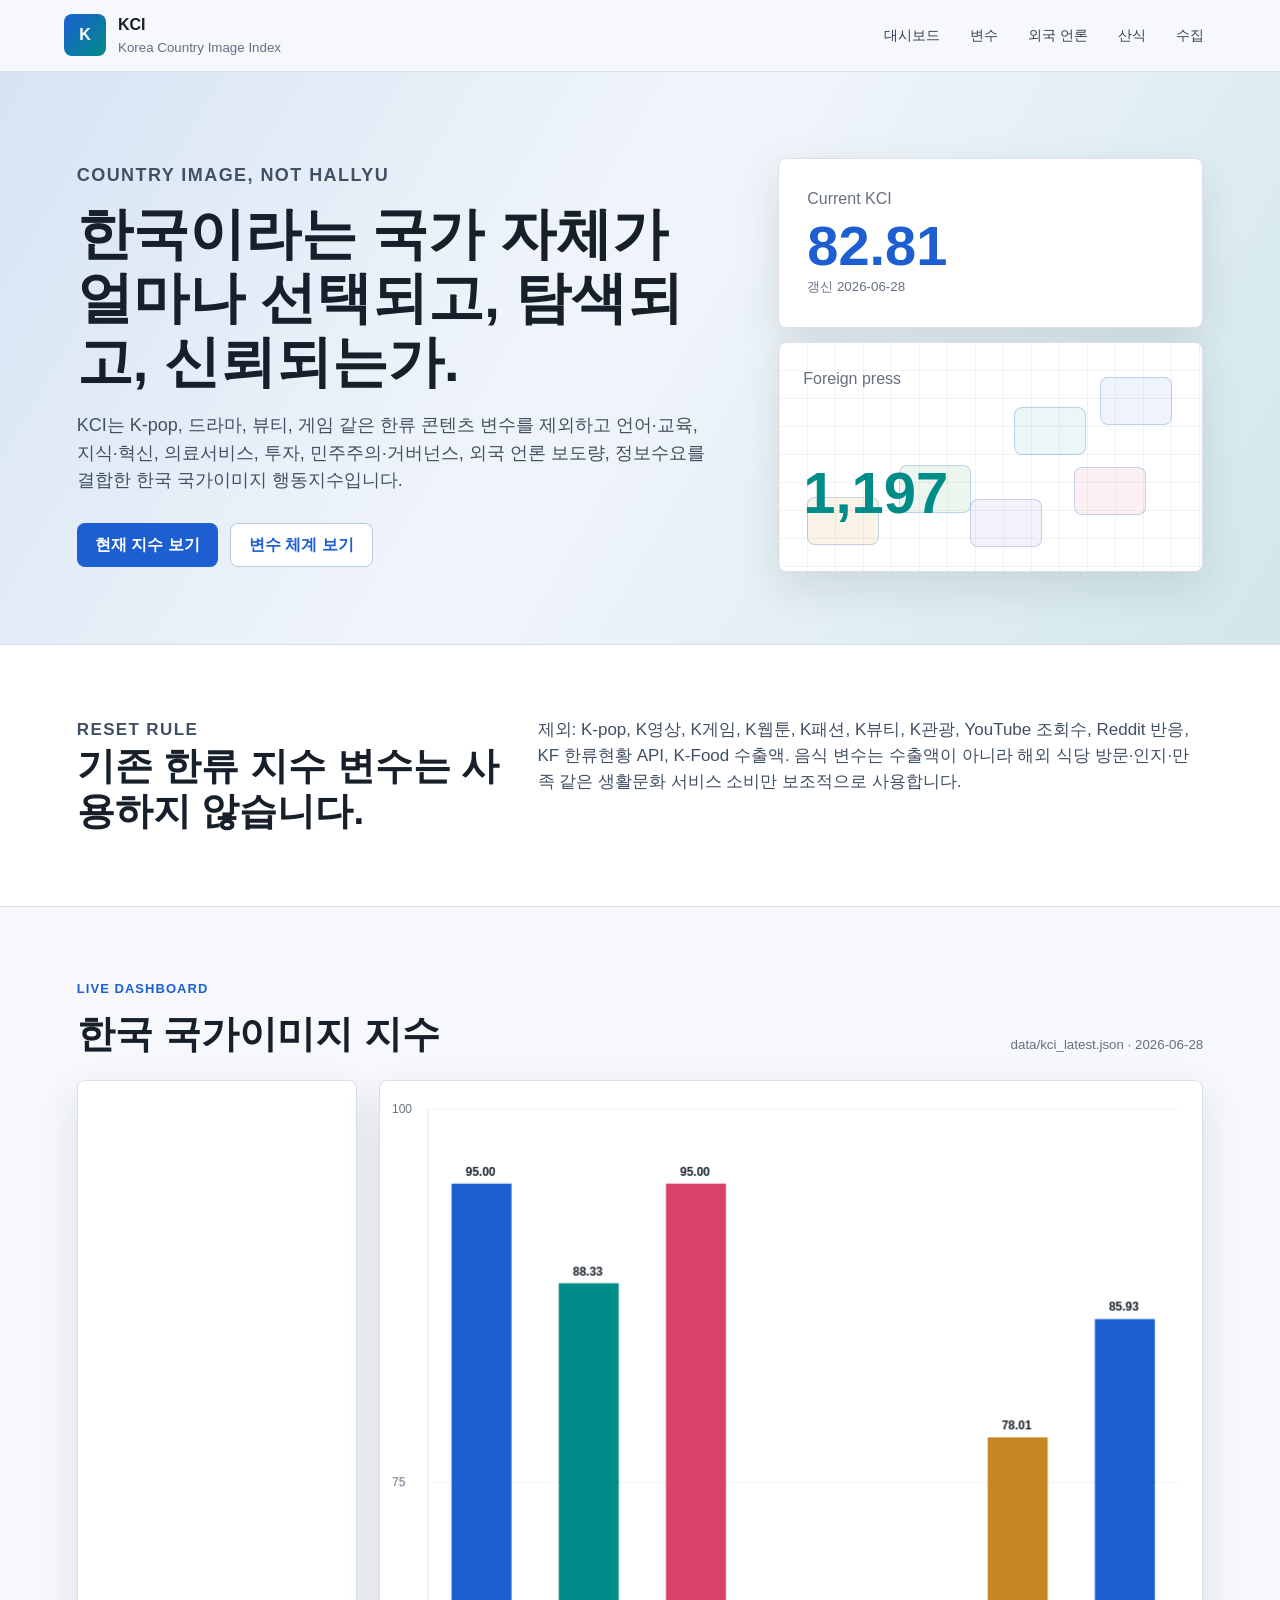
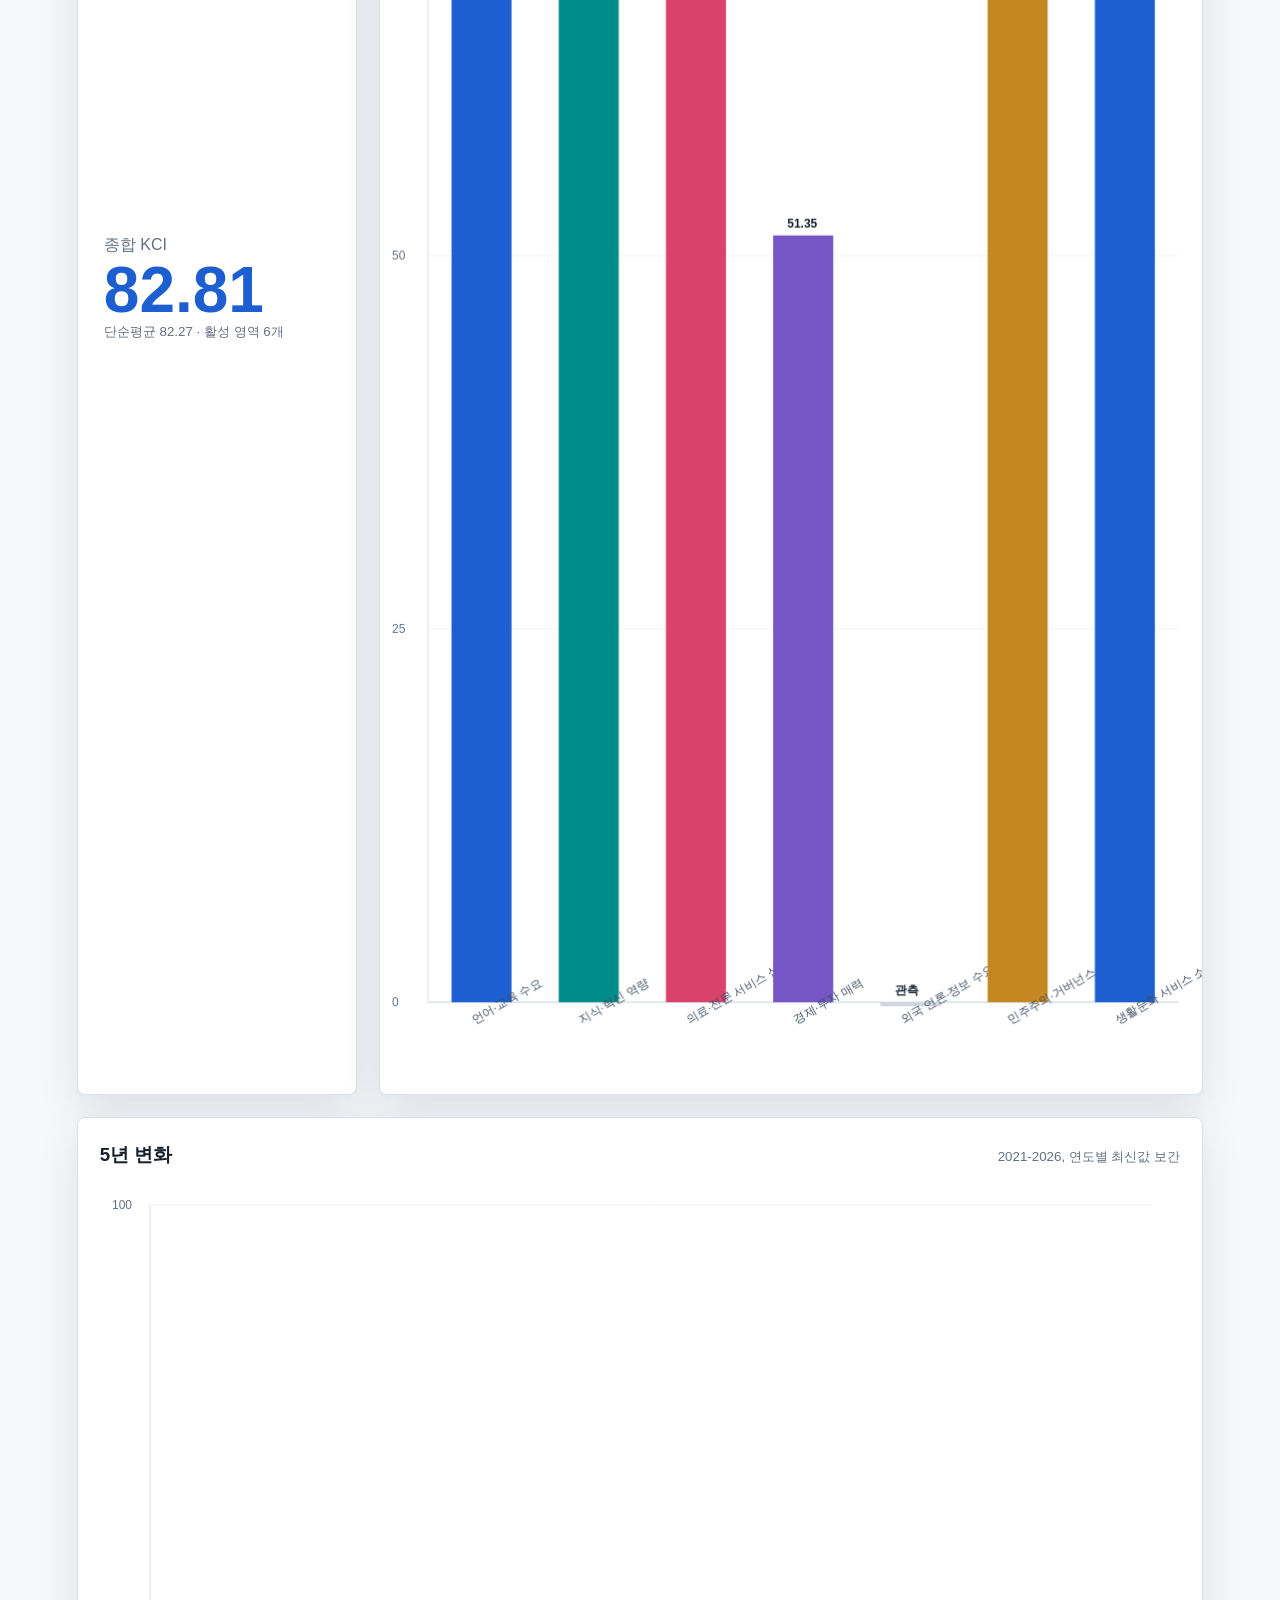
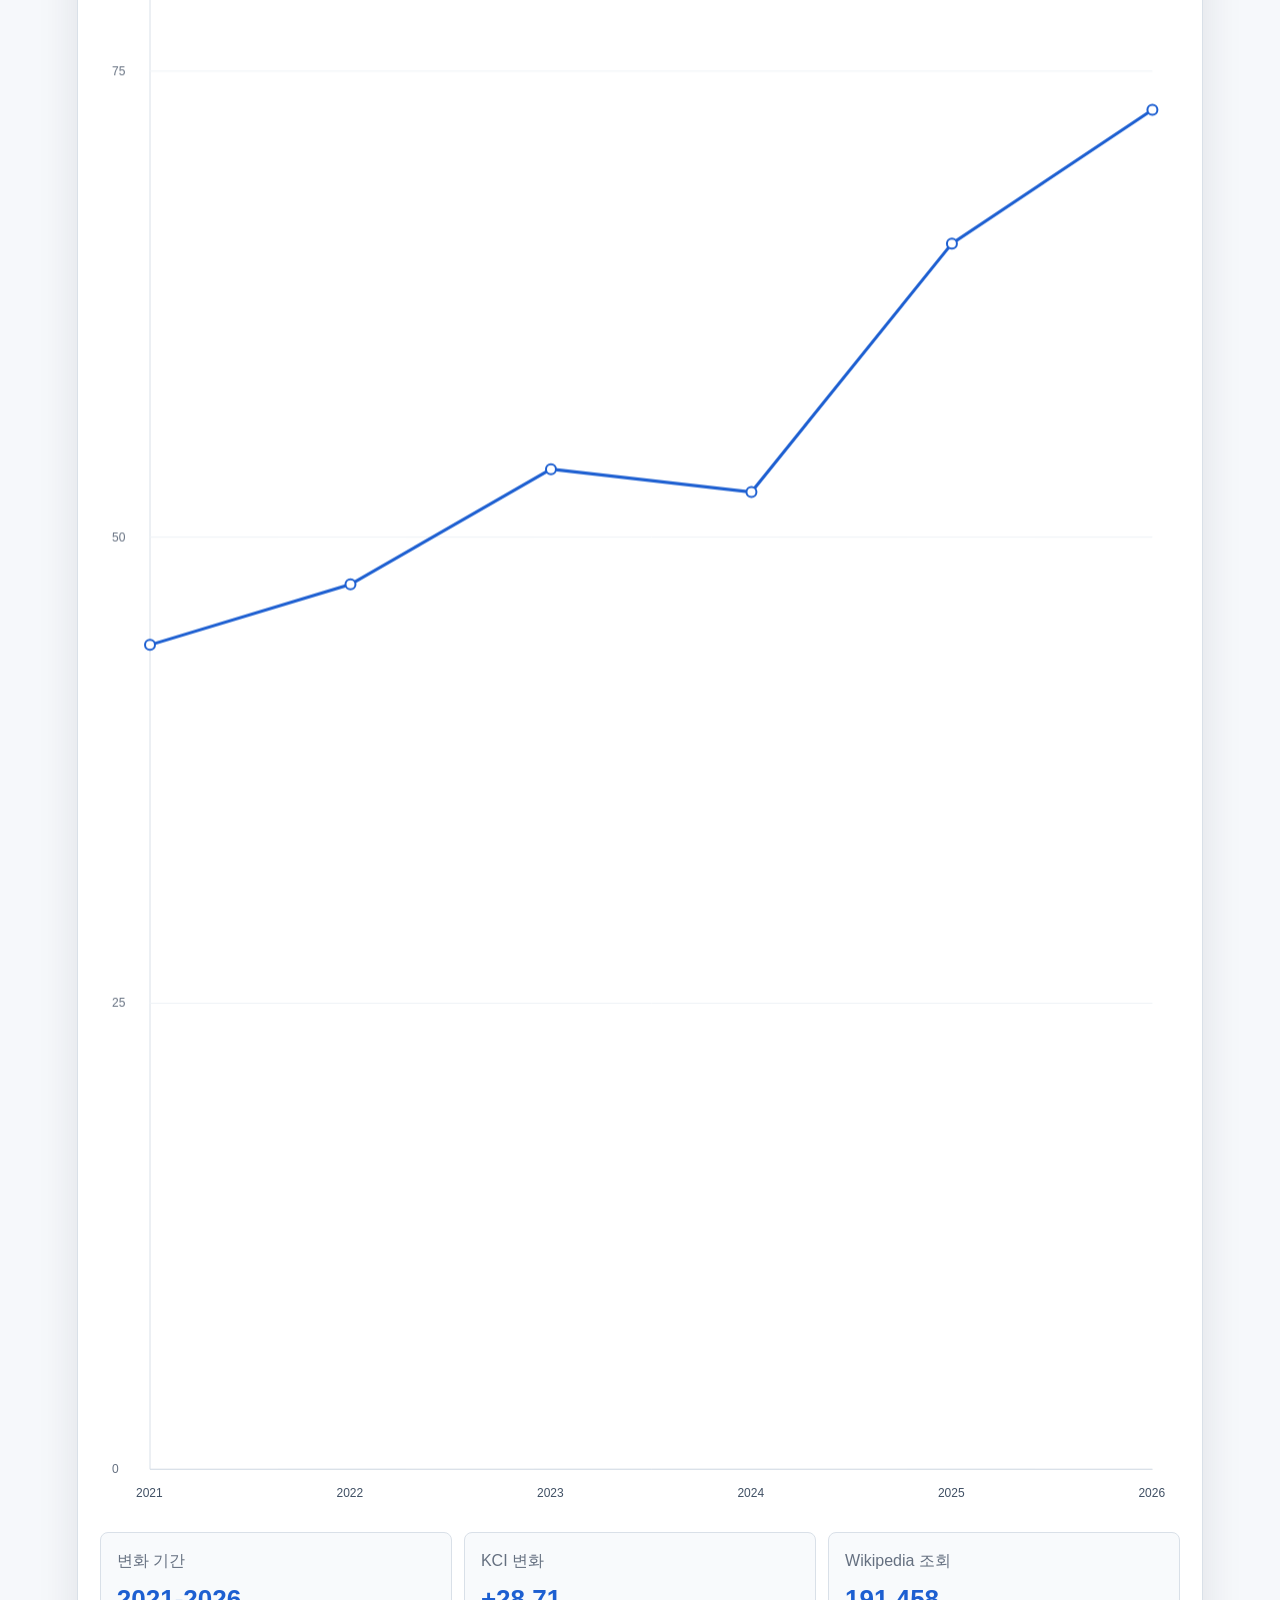
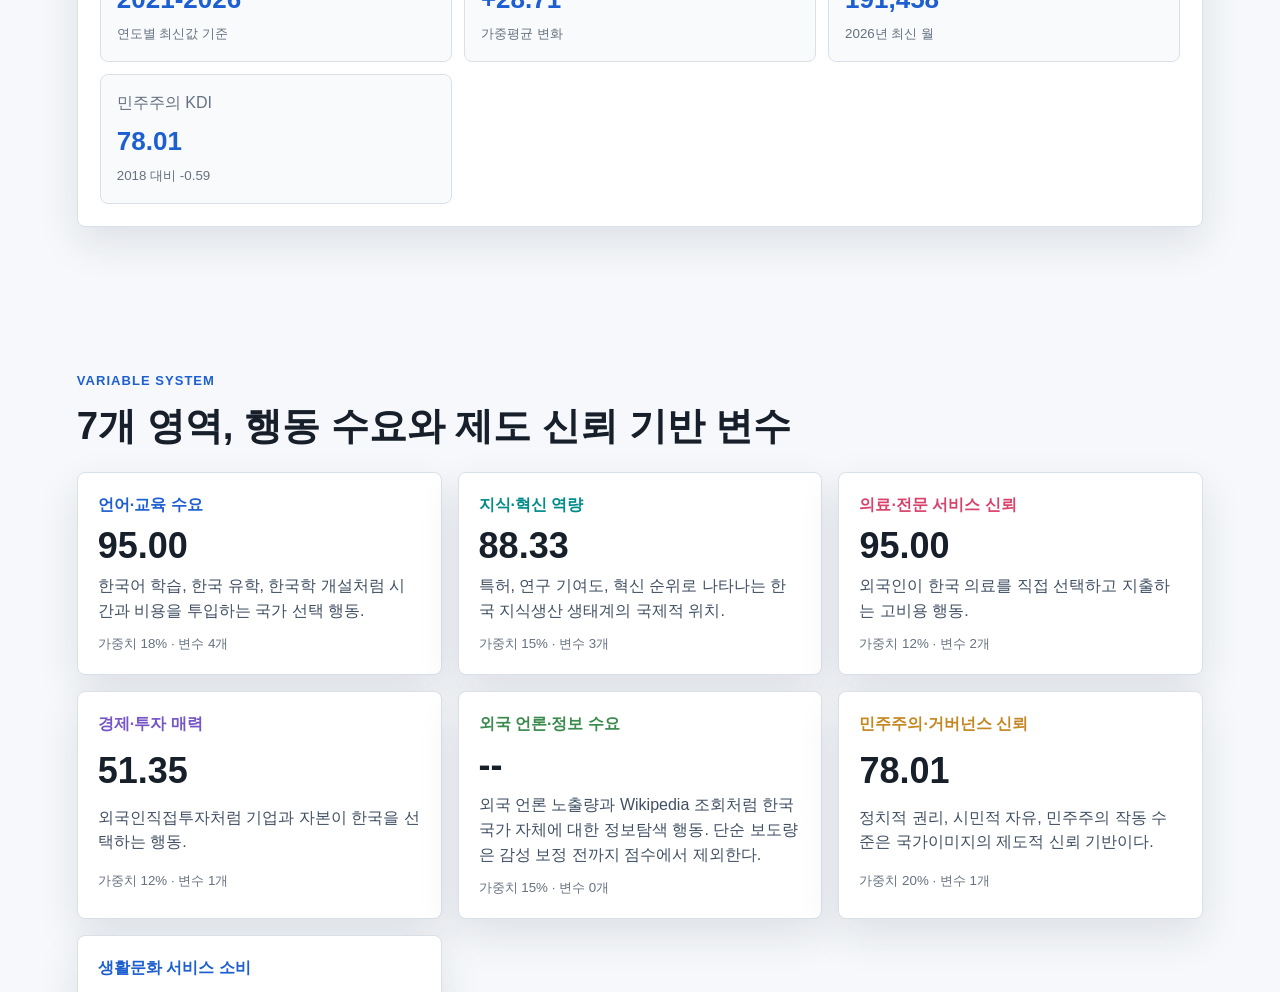
==== index.html @ 997cabac "Initial KCI country image index prototype" ====
<!doctype html>
<html lang="ko">
<head>
  <meta charset="utf-8">
  <meta name="viewport" content="width=device-width, initial-scale=1">
  <title>KCI | 한국 국가이미지 지수</title>
  <link rel="stylesheet" href="styles.css">
</head>
<body>
  <header class="topbar">
    <a class="brand" href="#overview" aria-label="KCI 홈">
      <span class="brand-mark">K</span>
      <span>
        <strong>KCI</strong>
        <small>Korea Country Image Index</small>
      </span>
    </a>
    <nav aria-label="주요 섹션">
      <a href="#dashboard">대시보드</a>
      <a href="#variables">변수</a>
      <a href="#media">외국 언론</a>
      <a href="#method">산식</a>
      <a href="#pipeline">수집</a>
    </nav>
  </header>

  <main>
    <section class="hero" id="overview">
      <div class="hero-copy">
        <p class="eyebrow">Country image, not Hallyu</p>
        <h1>한국이라는 국가 자체가 얼마나 선택되고, 탐색되고, 신뢰되는가.</h1>
        <p>
          KCI는 K-pop, 드라마, 뷰티, 게임 같은 한류 콘텐츠 변수를 제외하고
          언어·교육, 지식·혁신, 의료서비스, 투자, 민주주의·거버넌스, 외국 언론 보도량, 정보수요를 결합한
          한국 국가이미지 행동지수입니다.
        </p>
        <div class="hero-actions">
          <a class="button primary" href="#dashboard">현재 지수 보기</a>
          <a class="button secondary" href="#variables">변수 체계 보기</a>
        </div>
      </div>
      <aside class="hero-panel">
        <div class="score-card">
          <span>Current KCI</span>
          <strong id="heroKci">--</strong>
          <small id="heroDate">data/kci_latest.json</small>
        </div>
        <div class="press-visual" aria-label="외국 언론 보도량 시각 요소">
          <span>Foreign press</span>
          <b id="mediaCount">--</b>
          <i></i><i></i><i></i><i></i><i></i><i></i>
        </div>
      </aside>
    </section>

    <section class="section warning">
      <div>
        <p class="eyebrow">Reset Rule</p>
        <h2>기존 한류 지수 변수는 사용하지 않습니다.</h2>
      </div>
      <p>
        제외: K-pop, K영상, K게임, K웹툰, K패션, K뷰티, K관광, YouTube 조회수,
        Reddit 반응, KF 한류현황 API, K-Food 수출액. 음식 변수는 수출액이 아니라
        해외 식당 방문·인지·만족 같은 생활문화 서비스 소비만 보조적으로 사용합니다.
      </p>
    </section>

    <section class="section dashboard" id="dashboard">
      <div class="section-head">
        <div>
          <p class="eyebrow">Live Dashboard</p>
          <h2>한국 국가이미지 지수</h2>
        </div>
        <small id="dataStatus">데이터 로딩 중</small>
      </div>
      <div class="dashboard-grid">
        <article class="index-meter">
          <span>종합 KCI</span>
          <strong id="kciValue">--</strong>
          <small id="kciSub">가중평균</small>
        </article>
        <canvas id="areaChart" width="900" height="420" aria-label="영역별 KCI 점수 막대그래프"></canvas>
        <article class="history-panel">
          <div class="panel-head">
            <h3>5년 변화</h3>
            <small>2021-2026, 연도별 최신값 보간</small>
          </div>
          <canvas id="historyChart" width="900" height="320" aria-label="KCI 5년 변화 선그래프"></canvas>
          <div id="historySummary" class="summary-grid"></div>
        </article>
      </div>
    </section>

    <section class="section" id="variables">
      <div class="section-head">
        <div>
          <p class="eyebrow">Variable System</p>
          <h2>7개 영역, 행동 수요와 제도 신뢰 기반 변수</h2>
        </div>
      </div>
      <div id="areaCards" class="area-cards"></div>
      <div id="indicatorTable" class="indicator-table"></div>
    </section>

    <section class="section media" id="media">
      <div class="section-head">
        <div>
          <p class="eyebrow">Foreign Media Variable</p>
          <h2>외국 언론의 한국 보도량</h2>
        </div>
      </div>
      <div class="media-layout">
        <article>
          <h3>왜 필요한가</h3>
          <p>
            국가이미지는 콘텐츠 소비만으로 설명되지 않습니다. 외국 언론이 한국을 얼마나 자주
            보도하는지는 외교, 안보, 경제, 기술, 사회 이슈를 포함한 국가 단위 가시성을 보여주는
            선행지표입니다.
          </p>
        </article>
        <article>
          <h3>현재 수집 방식</h3>
          <p id="mediaMethod">
            GDELT 2.1 DOC API를 우선 사용하고, 호출 제한이 걸리면 Google News RSS 영어권 판의
            한국 총노출 주제 바스켓을 수집합니다. 일반 한국, 정부·정치, 민주주의, 경제·기술,
            외교·안보, 서울·사회, 정책·위기에 K-pop, K드라마, 영화, K뷰티, K푸드 같은 한류 노출까지
            합산하고 중복 링크를 제거합니다. 단, 보도량은
            긍정·부정이 섞이는 노출 변수이므로 감성 분석 전까지 종합 KCI 점수에는 넣지 않습니다.
          </p>
        </article>
        <article>
          <h3>현재 값</h3>
          <strong id="mediaValue">--</strong>
          <p class="metric-line">긍정지수 <b id="mediaPositive">--</b></p>
          <small id="mediaSource">수집 대기</small>
        </article>
      </div>
    </section>

    <section class="section method" id="method">
      <div class="section-head">
        <div>
          <p class="eyebrow">Method</p>
          <h2>산식과 해석</h2>
        </div>
      </div>
      <div class="method-grid">
        <article>
          <span>1</span>
          <h3>한류 변수 제거</h3>
          <p>콘텐츠 장르, 팬덤 플랫폼, 한류현황 API, K-Food 수출액은 계산에서 제외합니다.</p>
        </article>
        <article>
          <span>2</span>
          <h3>행동 수요 변수화</h3>
          <p>응시, 유학, 특허, 진료, 투자, 보도, 정보조회처럼 실제 행동으로 관측되는 숫자를 씁니다.</p>
        </article>
        <article>
          <span>3</span>
          <h3>0-100 정규화</h3>
          <p>시계열 최저·최고값으로 정규화하고, 순위형 변수는 역점수로 변환합니다.</p>
        </article>
        <article>
          <span>4</span>
          <h3>영역 가중평균</h3>
          <p>언어·교육 18%, 지식·혁신 15%, 의료 12%, 투자 12%, 언론·정보 15%, 민주주의 20%, 생활서비스 8%. 벤치마크 없는 국내 시계열 최고값은 95점으로 제한합니다.</p>
        </article>
      </div>
    </section>

    <section class="section pipeline" id="pipeline">
      <div class="section-head">
        <div>
          <p class="eyebrow">Automation</p>
          <h2>새 통계 수집 파이프라인</h2>
        </div>
      </div>
      <div class="pipeline-track">
        <div><b>문서 기반 연간값</b><span>TOPIK, 세종학당, 유학생, PCT, GII, 의료관광, 민주주의</span></div>
        <div><b>공개 API</b><span>Wikimedia, World Bank, GDELT 또는 Google News RSS</span></div>
        <div><b>산출</b><span>data/kci_latest.json, data/kci_latest.js</span></div>
        <div><b>갱신</b><span>python -m kci_pipeline.run_kci</span></div>
      </div>
    </section>
  </main>

  <footer>
    <p>Basis: kci_behavioral_indicators.docx</p>
    <p>KCI excludes Hallyu-content variables by design.</p>
  </footer>

  <script src="data/kci_latest.js"></script>
  <script src="script.js"></script>
</body>
</html>
---- styles.css ----
:root {
  color-scheme: light;
  --ink: #17202a;
  --muted: #657080;
  --line: #d9e0e8;
  --paper: #f6f8fb;
  --panel: #ffffff;
  --blue: #1d5fd1;
  --teal: #008c88;
  --rose: #d8426b;
  --gold: #c48722;
  --green: #3b8b4f;
  --violet: #7655c7;
  --shadow: 0 16px 42px rgba(24, 37, 56, 0.11);
}

* {
  box-sizing: border-box;
}

html {
  scroll-behavior: smooth;
}

body {
  margin: 0;
  color: var(--ink);
  background: var(--paper);
  font-family: "Segoe UI", "Noto Sans KR", Arial, sans-serif;
  line-height: 1.55;
}

a {
  color: inherit;
  text-decoration: none;
}

.topbar {
  position: sticky;
  top: 0;
  z-index: 20;
  display: flex;
  align-items: center;
  justify-content: space-between;
  min-height: 72px;
  padding: 12px clamp(20px, 5vw, 72px);
  border-bottom: 1px solid rgba(217, 224, 232, 0.86);
  background: rgba(246, 248, 251, 0.93);
  backdrop-filter: blur(16px);
}

.brand {
  display: inline-flex;
  align-items: center;
  gap: 12px;
}

.brand-mark {
  display: grid;
  width: 42px;
  height: 42px;
  place-items: center;
  border-radius: 8px;
  color: #fff;
  background: linear-gradient(135deg, var(--blue), var(--teal));
  font-weight: 900;
}

.brand strong,
.brand small {
  display: block;
}

.brand small,
nav a,
small,
.muted {
  color: var(--muted);
}

nav {
  display: flex;
  gap: 6px;
}

nav a {
  padding: 9px 12px;
  border-radius: 8px;
  color: #344153;
  font-size: 14px;
}

nav a:hover {
  background: #eaf0f7;
}

.hero {
  display: grid;
  grid-template-columns: minmax(0, 1.08fr) minmax(320px, 0.72fr);
  gap: clamp(28px, 5vw, 68px);
  align-items: center;
  padding: clamp(48px, 7vw, 86px) clamp(20px, 6vw, 90px) clamp(44px, 6vw, 72px);
  background:
    linear-gradient(120deg, rgba(29, 95, 209, 0.11), transparent 42%),
    linear-gradient(300deg, rgba(0, 140, 136, 0.12), transparent 48%),
    #eef4f9;
}

.eyebrow {
  margin: 0 0 12px;
  color: var(--blue);
  font-size: 13px;
  font-weight: 800;
  letter-spacing: 0.08em;
  text-transform: uppercase;
}

.hero h1 {
  max-width: 880px;
  margin: 0;
  font-size: clamp(34px, 4.6vw, 56px);
  line-height: 1.14;
  letter-spacing: 0;
}

.hero p {
  max-width: 760px;
  color: #425064;
  font-size: 18px;
}

.hero-actions {
  display: flex;
  flex-wrap: wrap;
  gap: 12px;
  margin-top: 28px;
}

.button {
  display: inline-flex;
  align-items: center;
  min-height: 44px;
  padding: 0 18px;
  border-radius: 8px;
  font-weight: 800;
}

.button.primary {
  color: #fff;
  background: var(--blue);
}

.button.secondary {
  color: var(--blue);
  border: 1px solid #b9c9df;
  background: #fff;
}

.hero-panel {
  display: grid;
  gap: 14px;
}

.score-card,
.press-visual,
.index-meter,
.history-panel,
.area-cards article,
.media-layout article,
.method-grid article,
.pipeline-track,
.indicator-table {
  border: 1px solid var(--line);
  border-radius: 8px;
  background: var(--panel);
  box-shadow: var(--shadow);
}

.score-card {
  padding: 28px;
}

.score-card span,
.index-meter span {
  color: var(--muted);
}

.score-card strong {
  display: block;
  margin-top: 6px;
  color: var(--blue);
  font-size: 56px;
  line-height: 1;
}

.press-visual {
  position: relative;
  display: grid;
  min-height: 230px;
  padding: 24px;
  overflow: hidden;
  background:
    linear-gradient(90deg, rgba(23, 32, 42, 0.055) 1px, transparent 1px),
    linear-gradient(0deg, rgba(23, 32, 42, 0.055) 1px, transparent 1px),
    #ffffff;
  background-size: 28px 28px;
}

.press-visual span {
  color: var(--muted);
}

.press-visual b {
  z-index: 1;
  align-self: center;
  color: var(--teal);
  font-size: 58px;
  line-height: 1;
}

.press-visual i {
  position: absolute;
  width: 72px;
  height: 48px;
  border: 1px solid rgba(29, 95, 209, 0.24);
  border-radius: 8px;
  background: rgba(29, 95, 209, 0.07);
}

.press-visual i:nth-of-type(1) { right: 30px; top: 34px; }
.press-visual i:nth-of-type(2) { right: 116px; top: 64px; background: rgba(0, 140, 136, 0.08); }
.press-visual i:nth-of-type(3) { right: 56px; top: 124px; background: rgba(216, 66, 107, 0.08); }
.press-visual i:nth-of-type(4) { left: 28px; bottom: 26px; background: rgba(196, 135, 34, 0.10); }
.press-visual i:nth-of-type(5) { left: 120px; bottom: 58px; background: rgba(59, 139, 79, 0.09); }
.press-visual i:nth-of-type(6) { right: 160px; bottom: 24px; background: rgba(118, 85, 199, 0.08); }

.section {
  padding: 72px clamp(20px, 6vw, 90px);
}

.section-head {
  display: flex;
  align-items: end;
  justify-content: space-between;
  gap: 24px;
  margin-bottom: 24px;
}

.section h2 {
  margin: 0;
  font-size: clamp(28px, 3vw, 40px);
  line-height: 1.18;
}

.warning {
  display: grid;
  grid-template-columns: 0.65fr 1fr;
  gap: 28px;
  border-top: 1px solid var(--line);
  border-bottom: 1px solid var(--line);
  background: #fff;
}

.warning p {
  margin: 0;
  color: #405064;
  font-size: 17px;
}

.dashboard-grid {
  display: grid;
  grid-template-columns: 280px minmax(0, 1fr);
  gap: 22px;
}

.index-meter {
  display: grid;
  align-content: center;
  min-height: 420px;
  padding: 26px;
}

.index-meter strong {
  color: var(--blue);
  font-size: 64px;
  line-height: 1;
}

#areaChart {
  width: 100%;
  min-height: 420px;
  border: 1px solid var(--line);
  border-radius: 8px;
  background: #fff;
  box-shadow: var(--shadow);
}

.history-panel {
  grid-column: 1 / -1;
  padding: 22px;
}

.panel-head {
  display: flex;
  align-items: baseline;
  justify-content: space-between;
  gap: 16px;
  margin-bottom: 12px;
}

.panel-head h3 {
  margin: 0;
}

#historyChart {
  width: 100%;
  min-height: 300px;
}

.summary-grid {
  display: grid;
  grid-template-columns: repeat(3, 1fr);
  gap: 12px;
  margin-top: 14px;
}

.summary-grid article {
  display: grid;
  gap: 5px;
  min-height: 100px;
  padding: 16px;
  border: 1px solid var(--line);
  border-radius: 8px;
  background: #f8fafc;
}

.summary-grid span,
.summary-grid small {
  color: var(--muted);
}

.summary-grid strong {
  color: var(--blue);
  font-size: 26px;
}

.area-cards {
  display: grid;
  grid-template-columns: repeat(3, 1fr);
  gap: 16px;
}

.area-cards article {
  display: grid;
  gap: 10px;
  padding: 20px;
}

.area-cards span {
  color: var(--c);
  font-weight: 900;
}

.area-cards strong {
  color: var(--ink);
  font-size: 36px;
  line-height: 1;
}

.area-cards p {
  margin: 0;
  color: #405064;
}

.indicator-table {
  margin-top: 22px;
  overflow: hidden;
}

.table-row {
  display: grid;
  grid-template-columns: 160px minmax(220px, 1fr) 70px 120px 80px minmax(260px, 1.4fr);
  gap: 12px;
  align-items: center;
  padding: 12px 16px;
  border-bottom: 1px solid #edf1f5;
  font-size: 14px;
}

.table-row:last-child {
  border-bottom: 0;
}

.table-head {
  color: var(--ink);
  background: #eef3f8;
  font-weight: 900;
}

.table-row small,
.table-row span {
  color: var(--muted);
}

.media-layout {
  display: grid;
  grid-template-columns: 1fr 1fr 0.7fr;
  gap: 16px;
}

.media-layout article {
  padding: 22px;
}

.media-layout h3 {
  margin-top: 0;
}

.media-layout p {
  color: #405064;
}

.media-layout strong {
  display: block;
  color: var(--teal);
  font-size: 52px;
  line-height: 1;
}

.metric-line {
  margin: 12px 0 8px;
  color: #405064;
}

.metric-line b {
  color: var(--blue);
  font-size: 24px;
}

.method-grid {
  display: grid;
  grid-template-columns: repeat(4, 1fr);
  gap: 16px;
}

.method-grid article {
  padding: 20px;
}

.method-grid span {
  display: grid;
  width: 34px;
  height: 34px;
  place-items: center;
  border-radius: 8px;
  color: #fff;
  background: var(--blue);
  font-weight: 900;
}

.method-grid p {
  color: #405064;
}

.pipeline-track {
  display: grid;
  grid-template-columns: repeat(4, 1fr);
  overflow: hidden;
}

.pipeline-track div {
  display: grid;
  gap: 8px;
  min-height: 132px;
  padding: 20px;
  border-right: 1px solid var(--line);
}

.pipeline-track div:last-child {
  border-right: 0;
}

.pipeline-track span {
  color: var(--muted);
}

footer {
  display: flex;
  flex-wrap: wrap;
  justify-content: space-between;
  gap: 12px;
  padding: 24px clamp(20px, 6vw, 90px);
  color: var(--muted);
  border-top: 1px solid var(--line);
  background: #fff;
  font-size: 13px;
}

footer p {
  margin: 0;
}

@media (max-width: 1080px) {
  .hero,
  .warning,
  .dashboard-grid {
    grid-template-columns: 1fr;
  }

  .index-meter {
    min-height: auto;
  }

  .area-cards,
  .media-layout,
  .method-grid,
  .pipeline-track {
    grid-template-columns: repeat(2, 1fr);
  }

  .table-row {
    grid-template-columns: 130px minmax(180px, 1fr) 60px 100px 70px;
  }

  .table-row small {
    grid-column: 1 / -1;
  }
}

@media (max-width: 720px) {
  .topbar,
  .section-head,
  .panel-head {
    align-items: flex-start;
    flex-direction: column;
  }

  nav {
    width: 100%;
    overflow-x: auto;
    padding-bottom: 4px;
  }

  .hero h1 {
    font-size: 32px;
  }

  .hero p {
    font-size: 16px;
  }

  .area-cards,
  .media-layout,
  .method-grid,
  .pipeline-track,
  .summary-grid {
    grid-template-columns: 1fr;
  }

  .table-row {
    grid-template-columns: 1fr 1fr;
  }

  .table-head {
    display: none;
  }

  .pipeline-track div {
    border-right: 0;
    border-bottom: 1px solid var(--line);
  }

  .pipeline-track div:last-child {
    border-bottom: 0;
  }
}
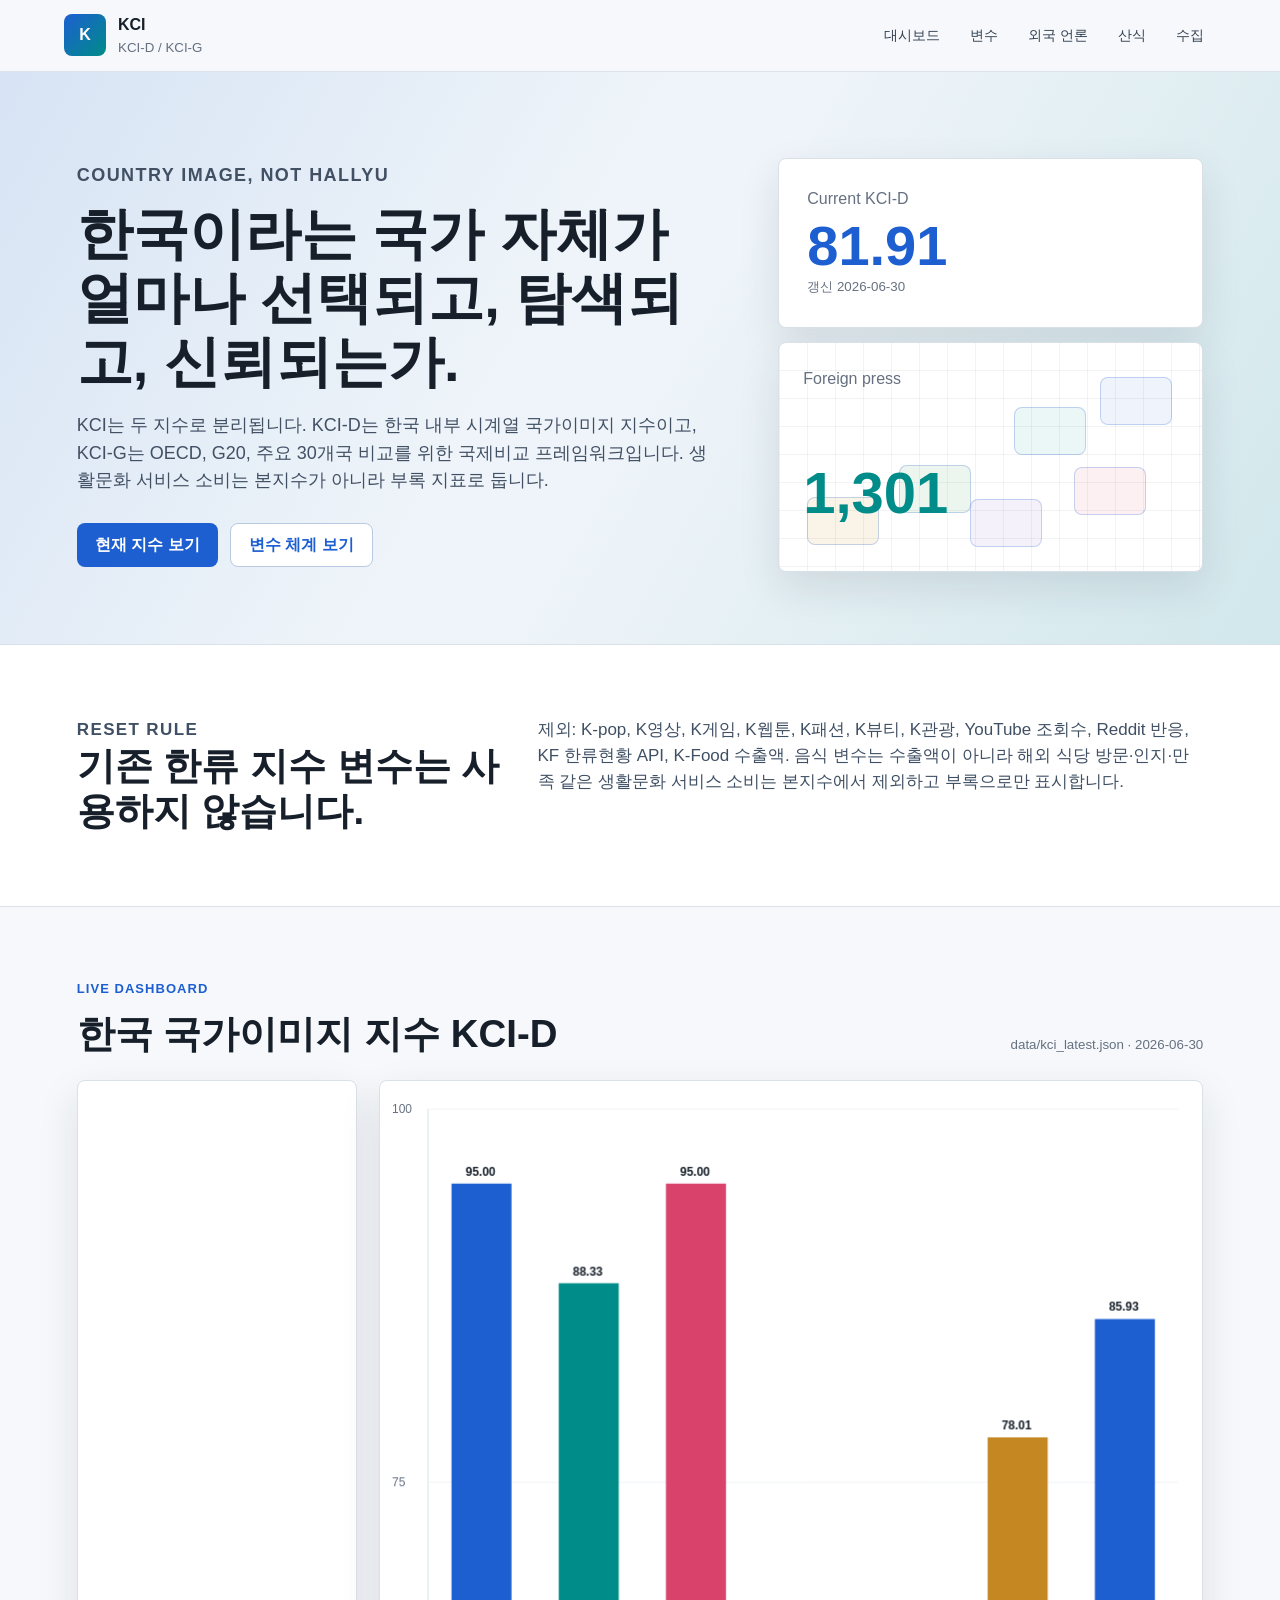
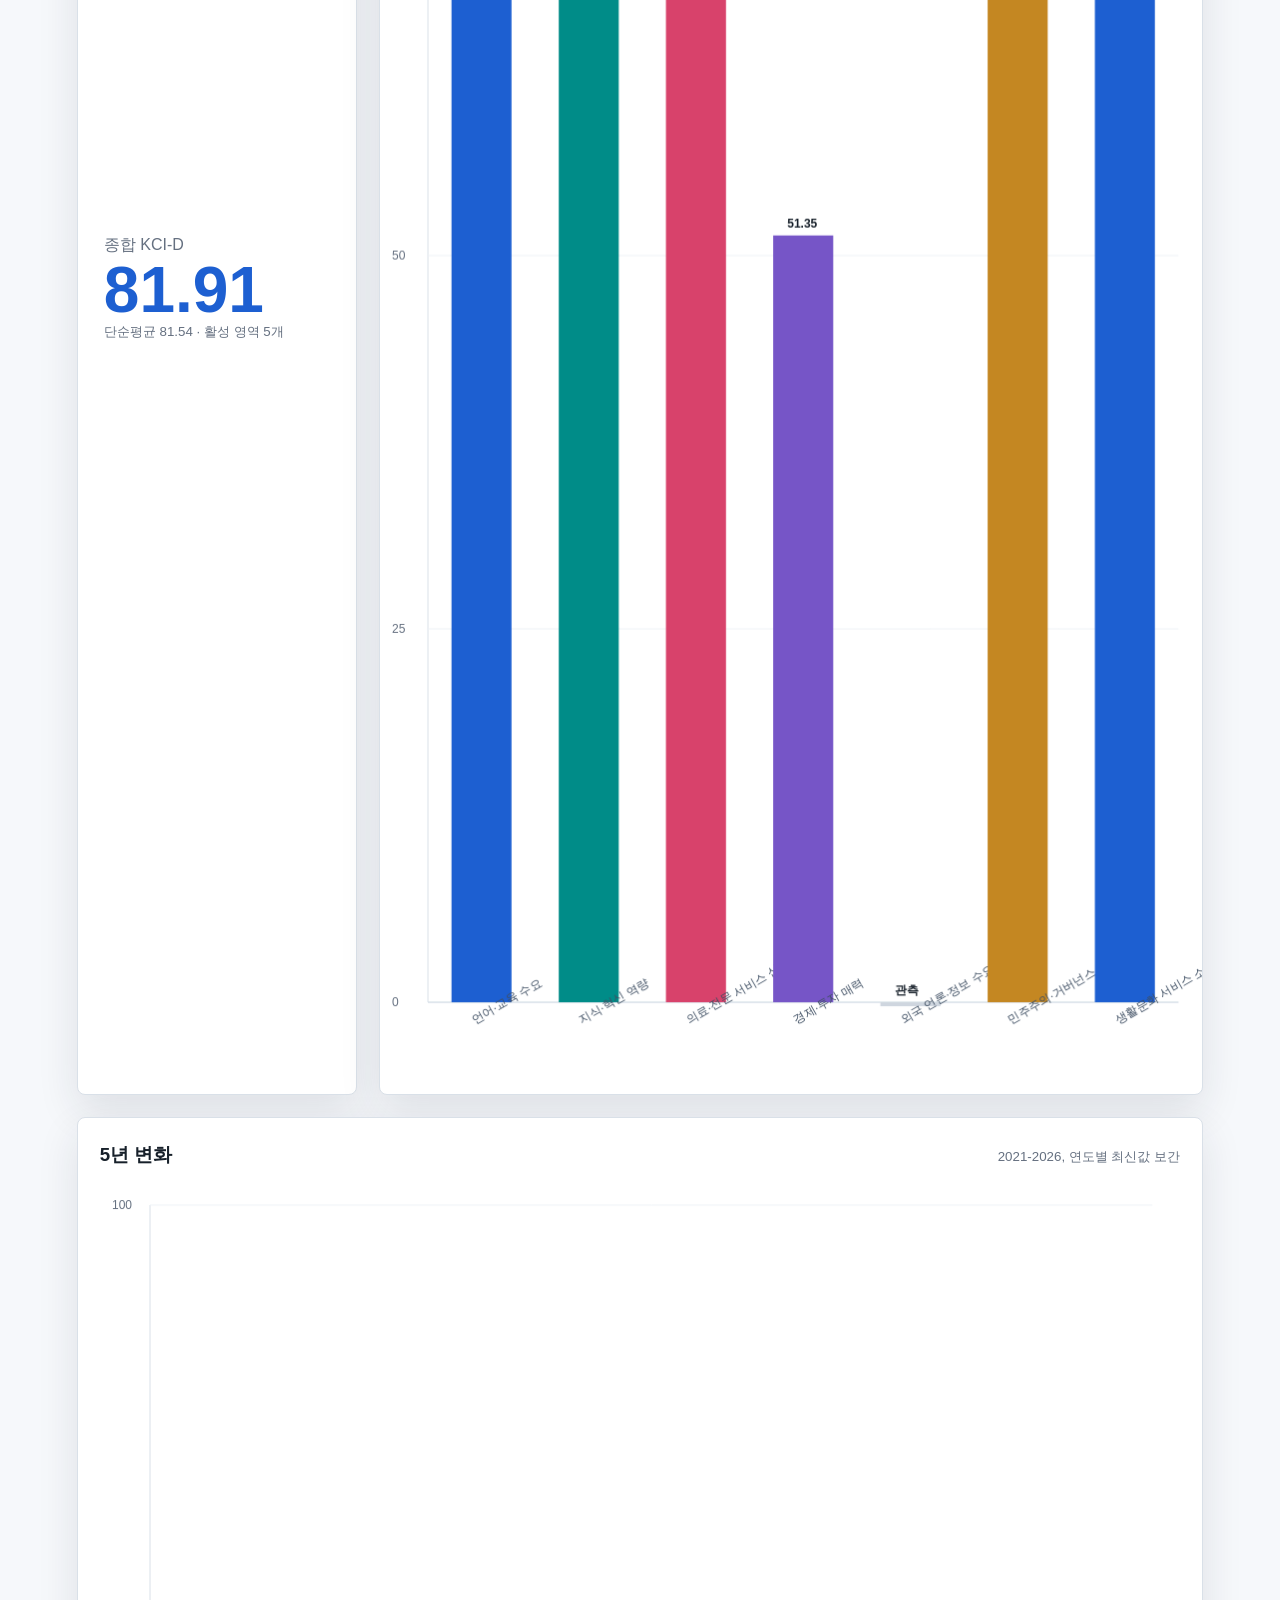
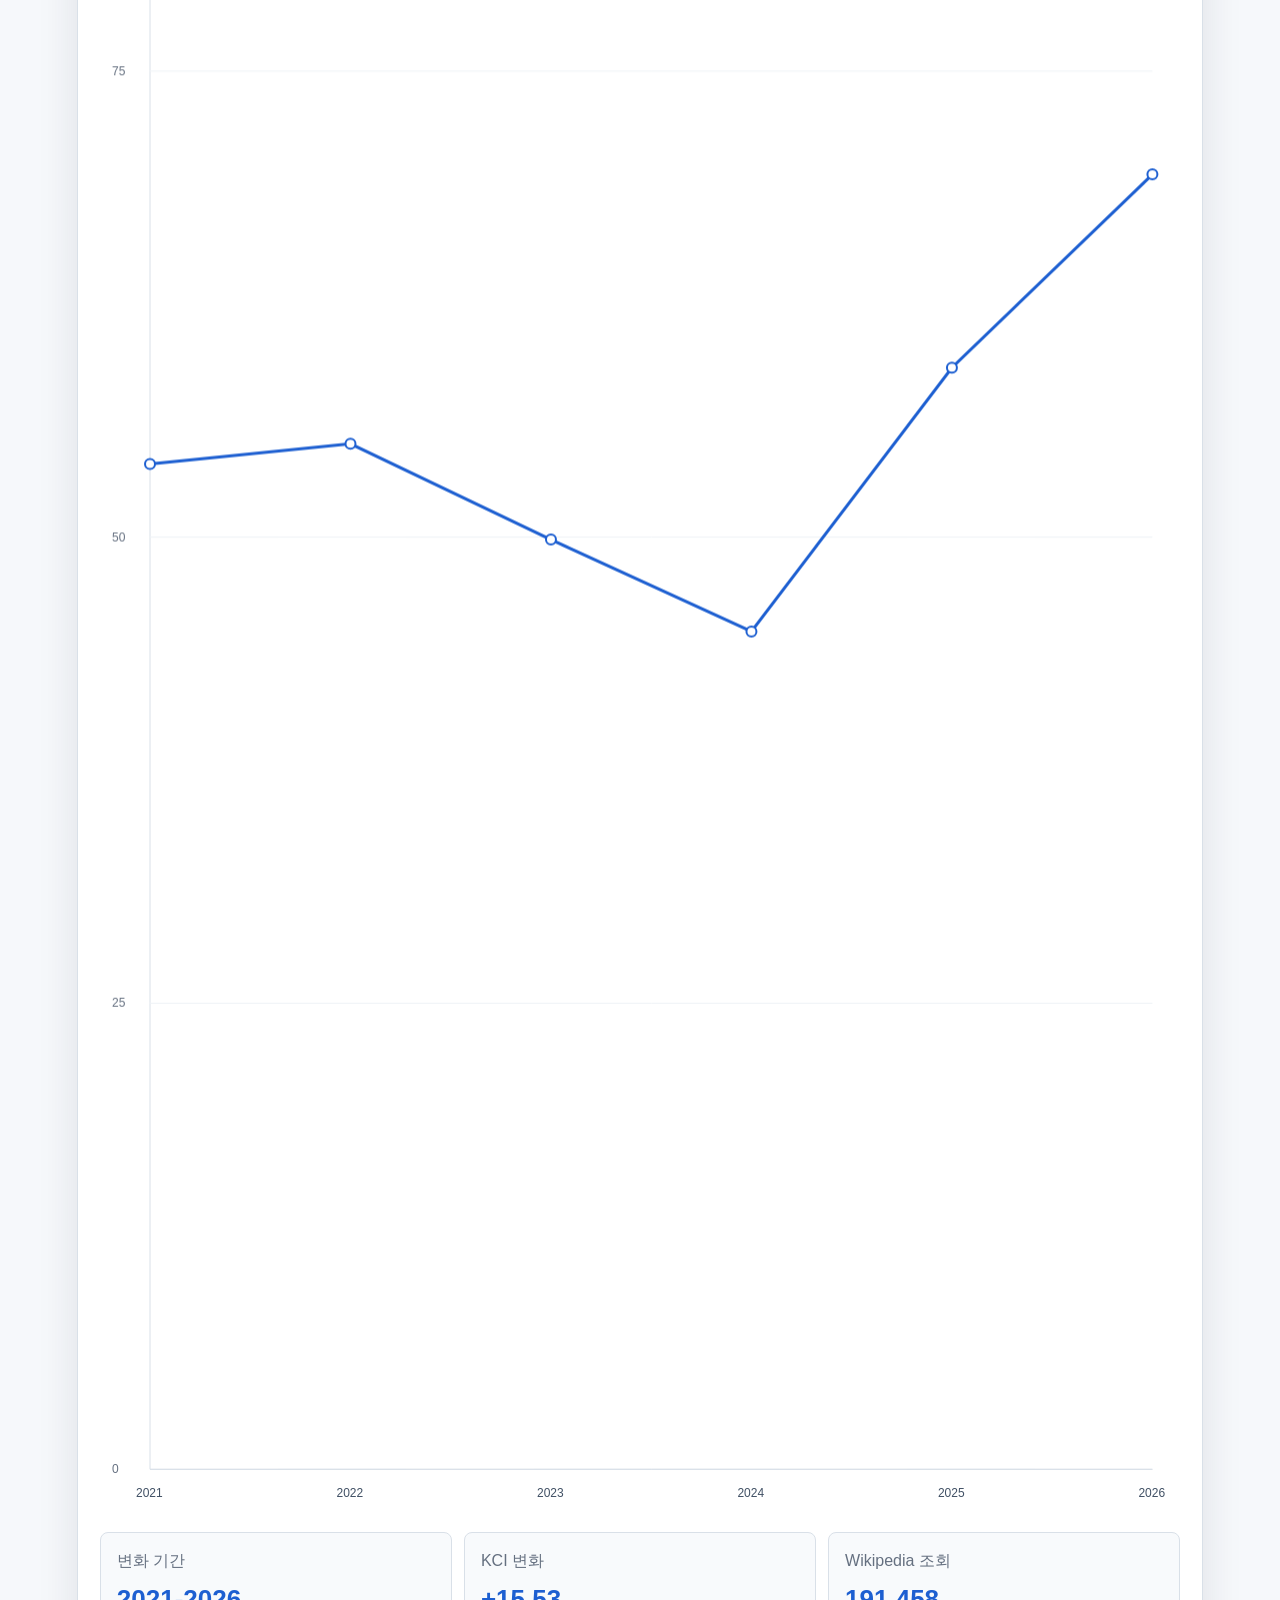
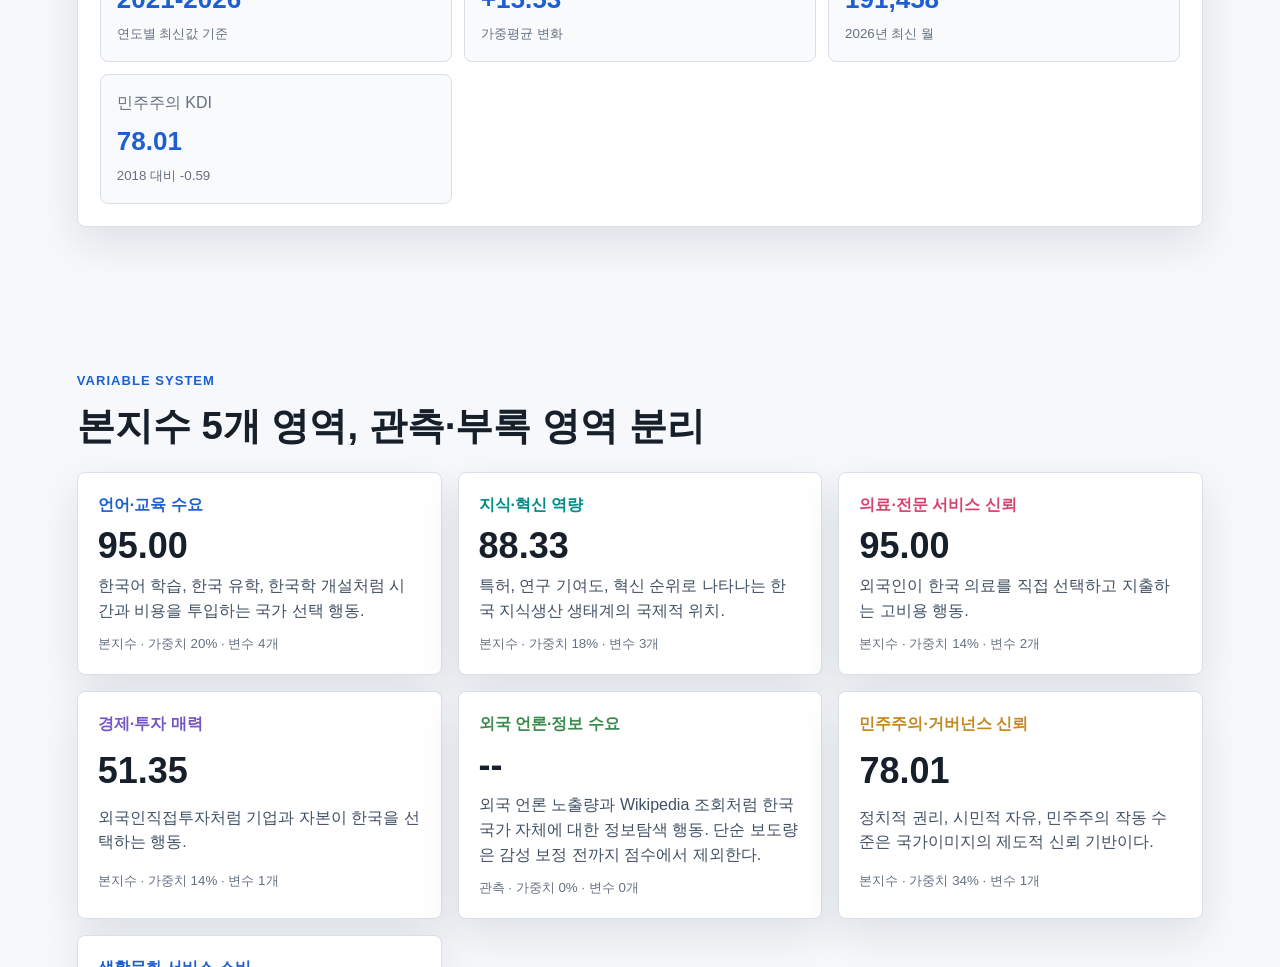
==== commit 6f5e62c7: "Split domestic and global KCI frameworks" ====
--- a/index.html
+++ b/index.html
@@ -12,7 +12,7 @@
       <span class="brand-mark">K</span>
       <span>
         <strong>KCI</strong>
-        <small>Korea Country Image Index</small>
+        <small>KCI-D / KCI-G</small>
       </span>
     </a>
     <nav aria-label="주요 섹션">
@@ -30,9 +30,9 @@
         <p class="eyebrow">Country image, not Hallyu</p>
         <h1>한국이라는 국가 자체가 얼마나 선택되고, 탐색되고, 신뢰되는가.</h1>
         <p>
-          KCI는 K-pop, 드라마, 뷰티, 게임 같은 한류 콘텐츠 변수를 제외하고
-          언어·교육, 지식·혁신, 의료서비스, 투자, 민주주의·거버넌스, 외국 언론 보도량, 정보수요를 결합한
-          한국 국가이미지 행동지수입니다.
+          KCI는 두 지수로 분리됩니다. KCI-D는 한국 내부 시계열 국가이미지 지수이고,
+          KCI-G는 OECD, G20, 주요 30개국 비교를 위한 국제비교 프레임워크입니다.
+          생활문화 서비스 소비는 본지수가 아니라 부록 지표로 둡니다.
         </p>
         <div class="hero-actions">
           <a class="button primary" href="#dashboard">현재 지수 보기</a>
@@ -41,7 +41,7 @@
       </div>
       <aside class="hero-panel">
         <div class="score-card">
-          <span>Current KCI</span>
+          <span>Current KCI-D</span>
           <strong id="heroKci">--</strong>
           <small id="heroDate">data/kci_latest.json</small>
         </div>
@@ -61,7 +61,7 @@
       <p>
         제외: K-pop, K영상, K게임, K웹툰, K패션, K뷰티, K관광, YouTube 조회수,
         Reddit 반응, KF 한류현황 API, K-Food 수출액. 음식 변수는 수출액이 아니라
-        해외 식당 방문·인지·만족 같은 생활문화 서비스 소비만 보조적으로 사용합니다.
+        해외 식당 방문·인지·만족 같은 생활문화 서비스 소비는 본지수에서 제외하고 부록으로만 표시합니다.
       </p>
     </section>
 
@@ -69,13 +69,13 @@
       <div class="section-head">
         <div>
           <p class="eyebrow">Live Dashboard</p>
-          <h2>한국 국가이미지 지수</h2>
+          <h2>한국 국가이미지 지수 KCI-D</h2>
         </div>
         <small id="dataStatus">데이터 로딩 중</small>
       </div>
       <div class="dashboard-grid">
         <article class="index-meter">
-          <span>종합 KCI</span>
+          <span>종합 KCI-D</span>
           <strong id="kciValue">--</strong>
           <small id="kciSub">가중평균</small>
         </article>
@@ -95,7 +95,7 @@
       <div class="section-head">
         <div>
           <p class="eyebrow">Variable System</p>
-          <h2>7개 영역, 행동 수요와 제도 신뢰 기반 변수</h2>
+          <h2>본지수 5개 영역, 관측·부록 영역 분리</h2>
         </div>
       </div>
       <div id="areaCards" class="area-cards"></div>
@@ -163,7 +163,7 @@
         <article>
           <span>4</span>
           <h3>영역 가중평균</h3>
-          <p>언어·교육 18%, 지식·혁신 15%, 의료 12%, 투자 12%, 언론·정보 15%, 민주주의 20%, 생활서비스 8%. 벤치마크 없는 국내 시계열 최고값은 95점으로 제한합니다.</p>
+          <p>본지수 KCI-D는 언어·교육 20%, 지식·혁신 18%, 의료 14%, 투자 14%, 민주주의 34%입니다. 외국언론은 관측 영역, 생활문화는 부록 영역입니다.</p>
         </article>
       </div>
     </section>
@@ -178,7 +178,7 @@
       <div class="pipeline-track">
         <div><b>문서 기반 연간값</b><span>TOPIK, 세종학당, 유학생, PCT, GII, 의료관광, 민주주의</span></div>
         <div><b>공개 API</b><span>Wikimedia, World Bank, GDELT 또는 Google News RSS</span></div>
-        <div><b>산출</b><span>data/kci_latest.json, data/kci_latest.js</span></div>
+        <div><b>산출</b><span>KCI-D, KDI, KCI-G JSON/JS</span></div>
         <div><b>갱신</b><span>python -m kci_pipeline.run_kci</span></div>
       </div>
     </section>
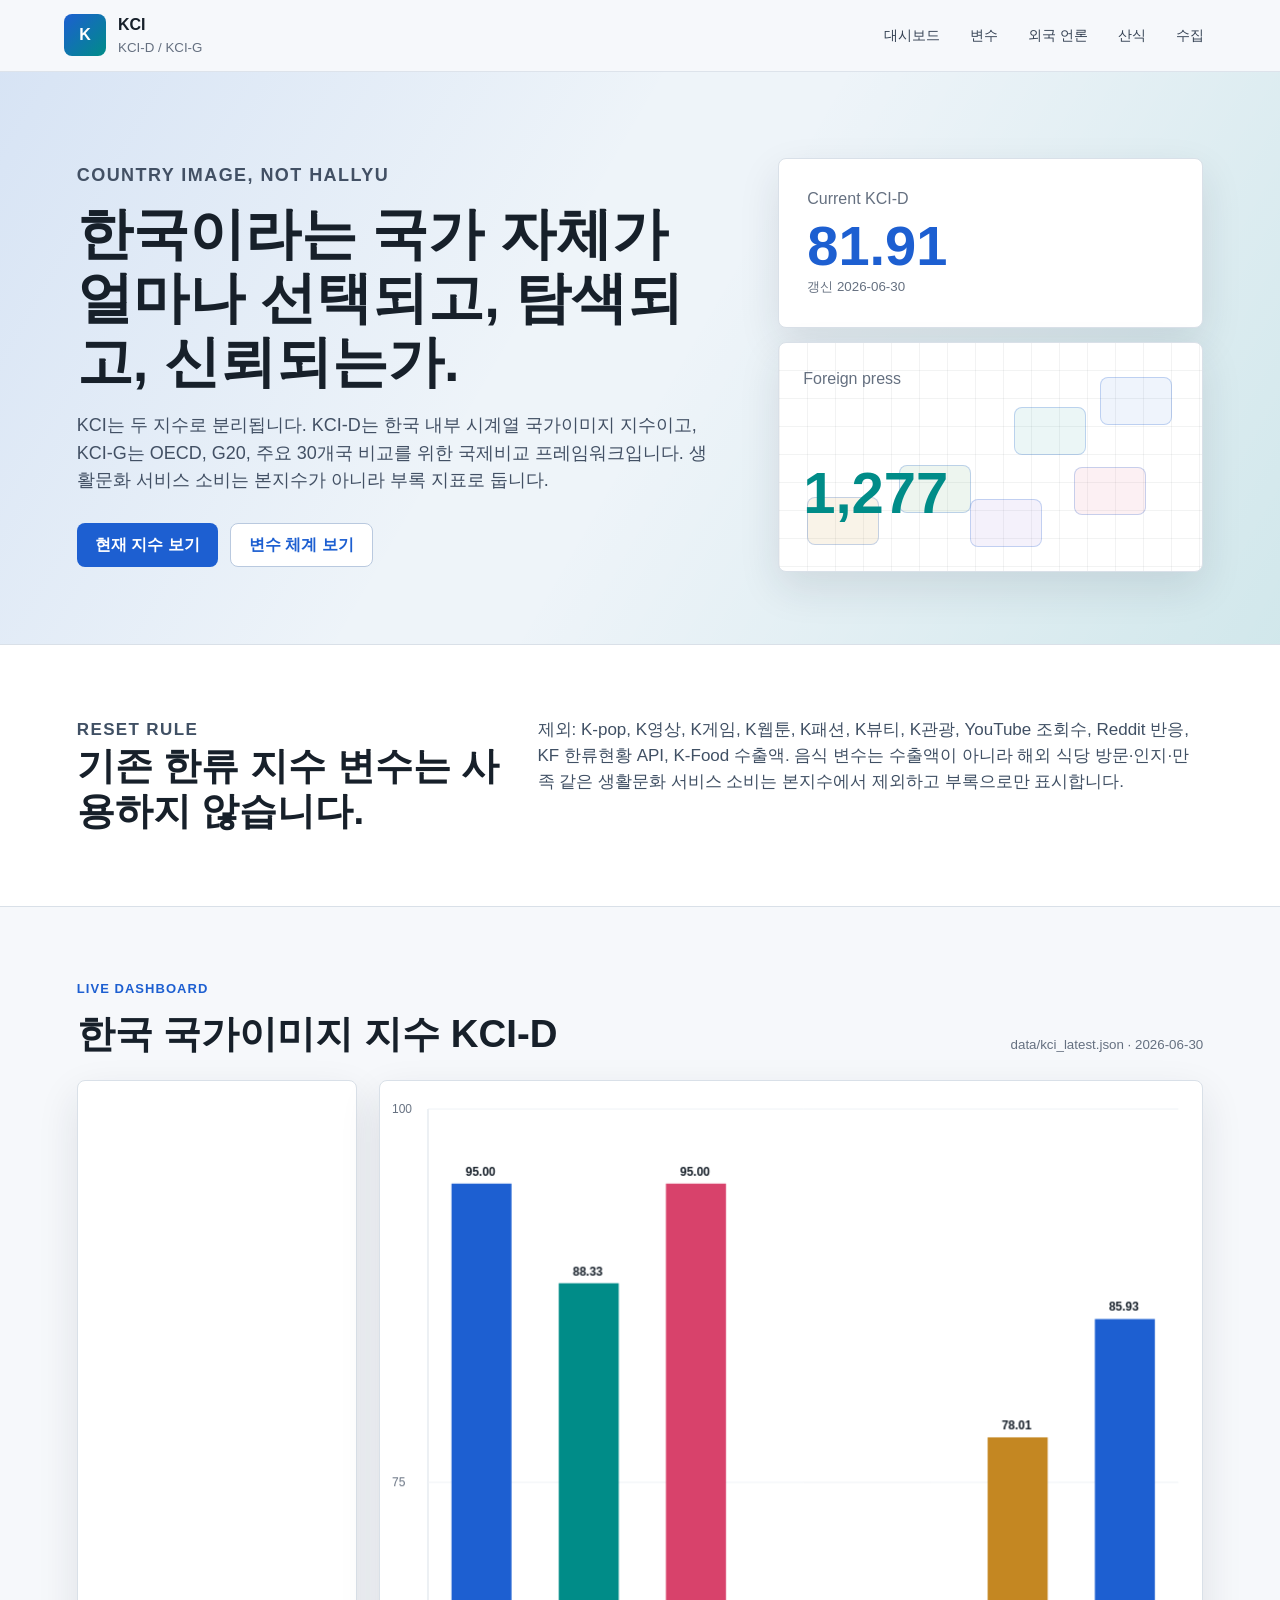
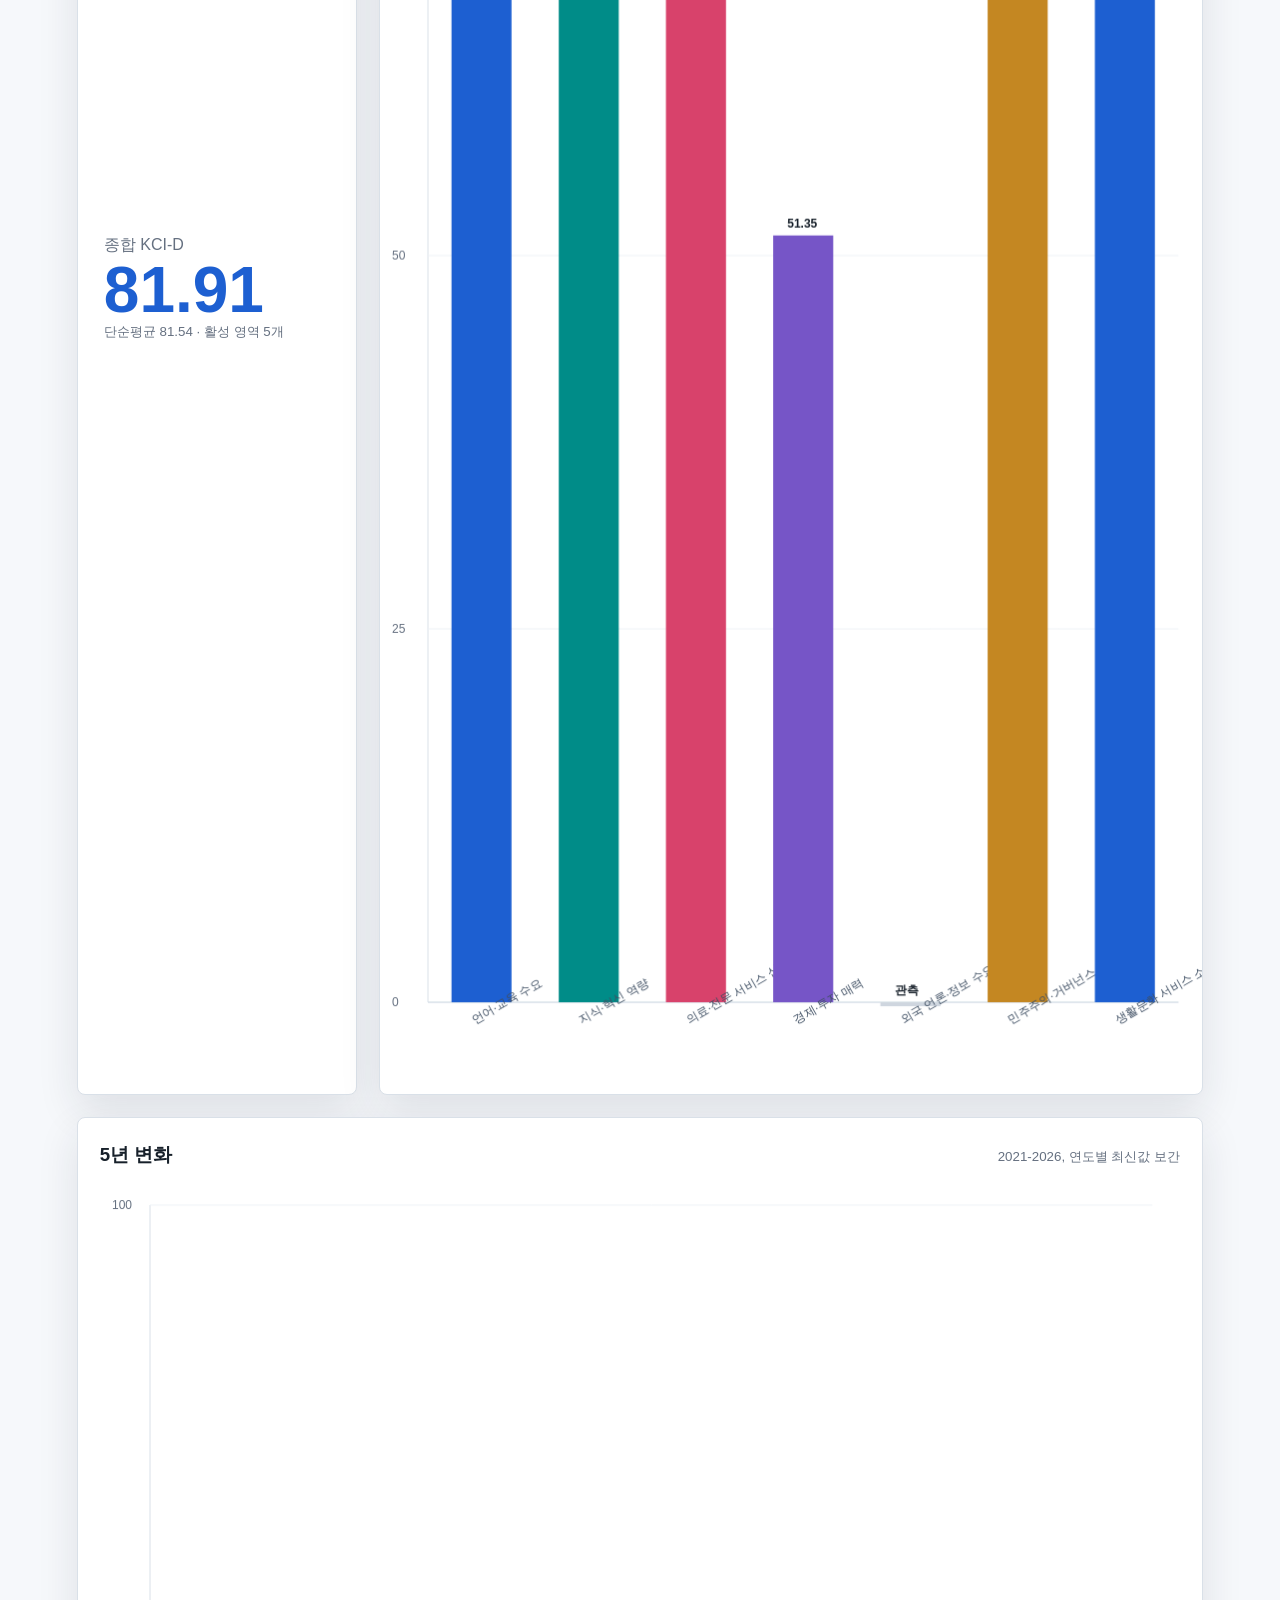
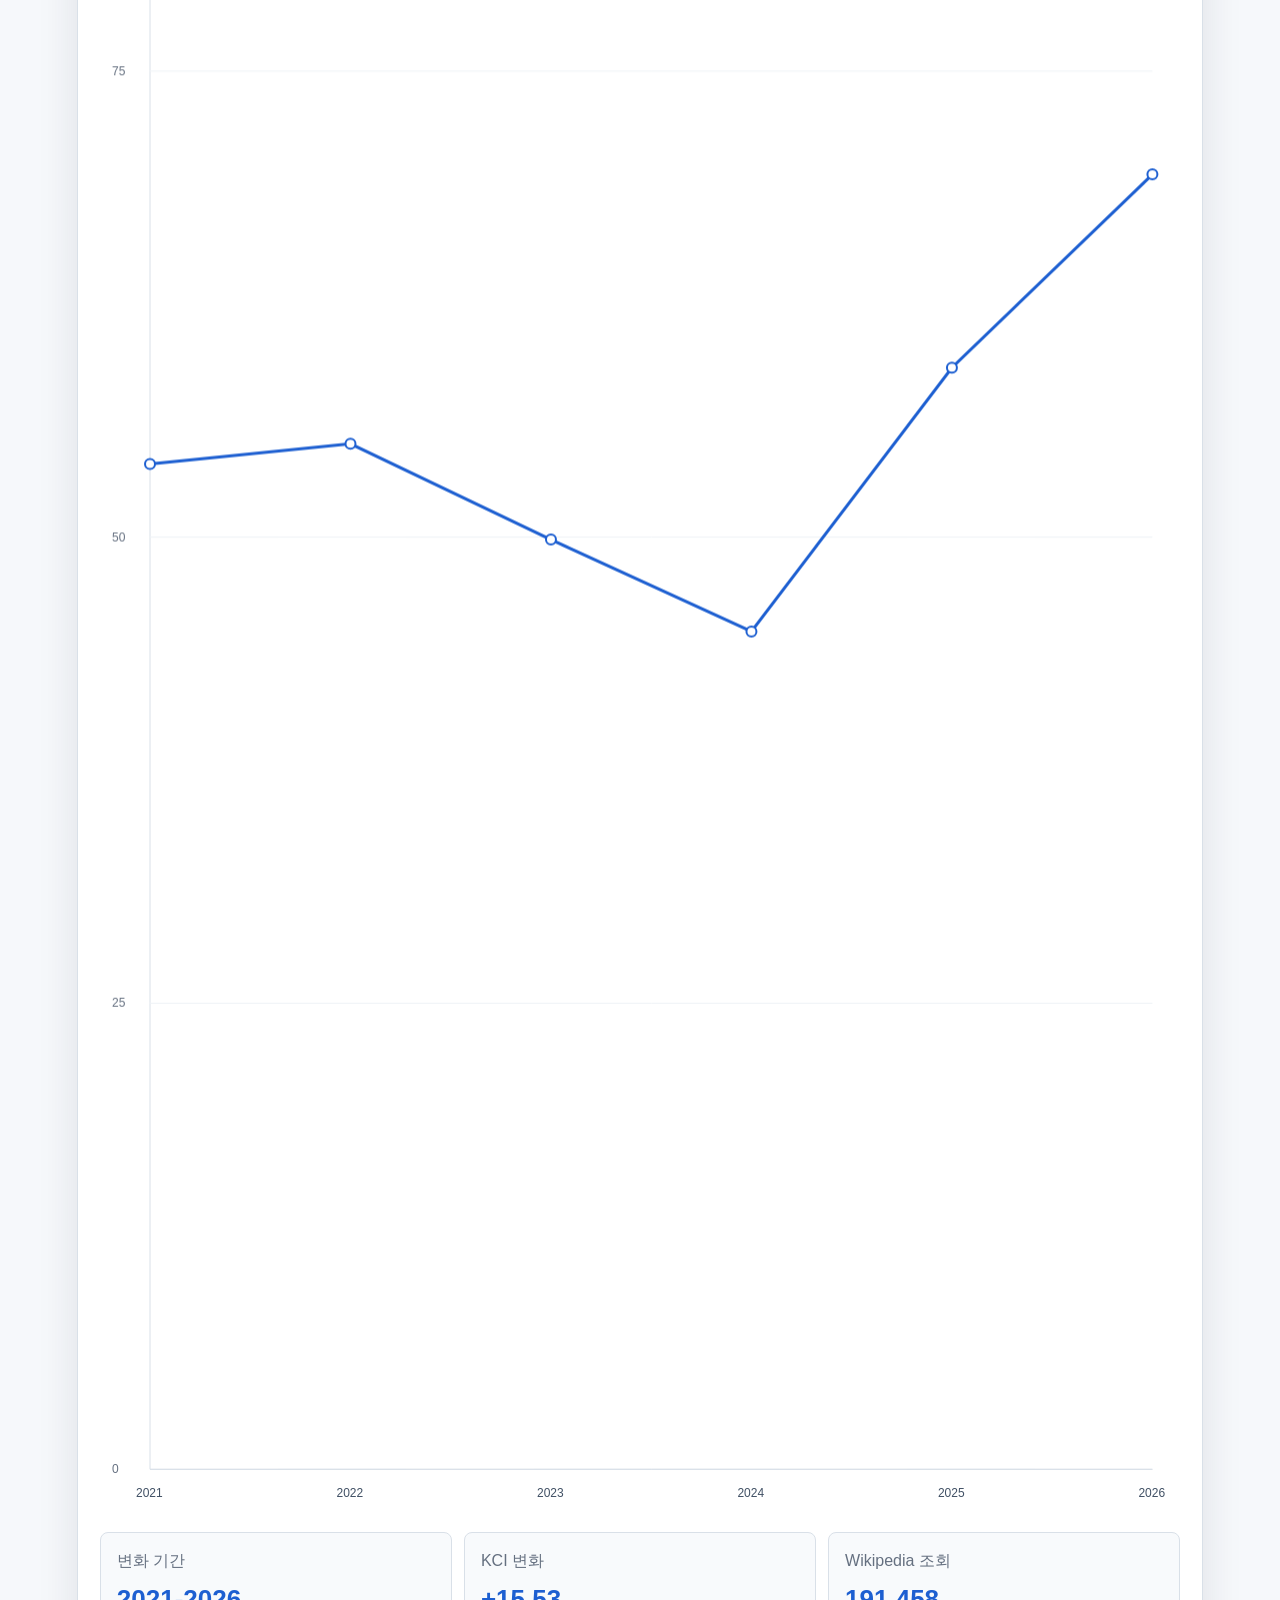
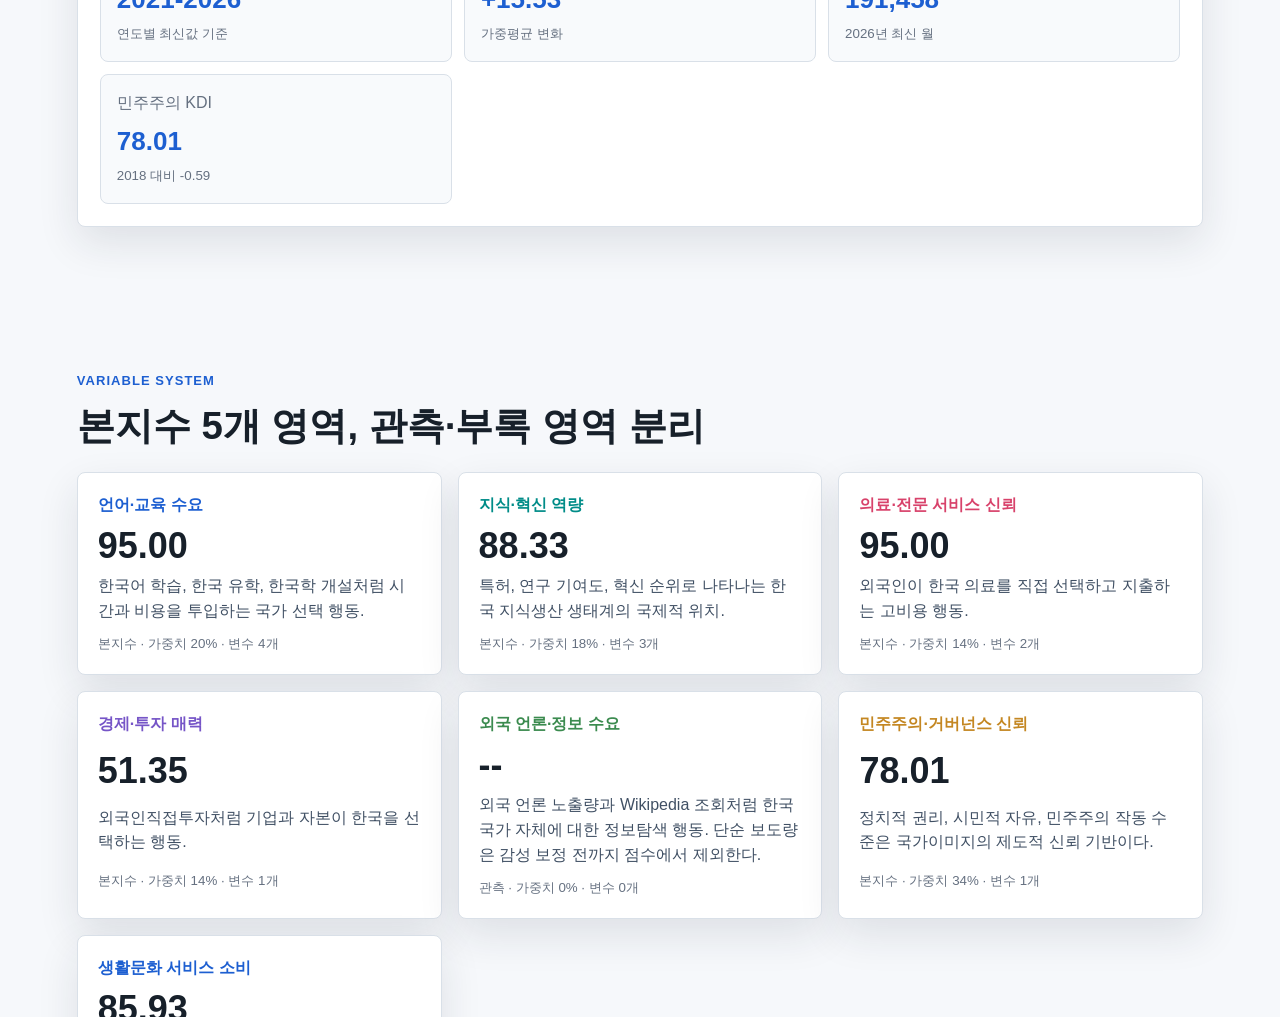
==== commit 452ad21b: "Add annualized media exposure estimate" ====
--- a/index.html
+++ b/index.html
@@ -131,6 +131,7 @@
         <article>
           <h3>현재 값</h3>
           <strong id="mediaValue">--</strong>
+          <p class="metric-line">연환산 추정치 <b id="mediaAnnualized">--</b></p>
           <p class="metric-line">긍정지수 <b id="mediaPositive">--</b></p>
           <small id="mediaSource">수집 대기</small>
         </article>
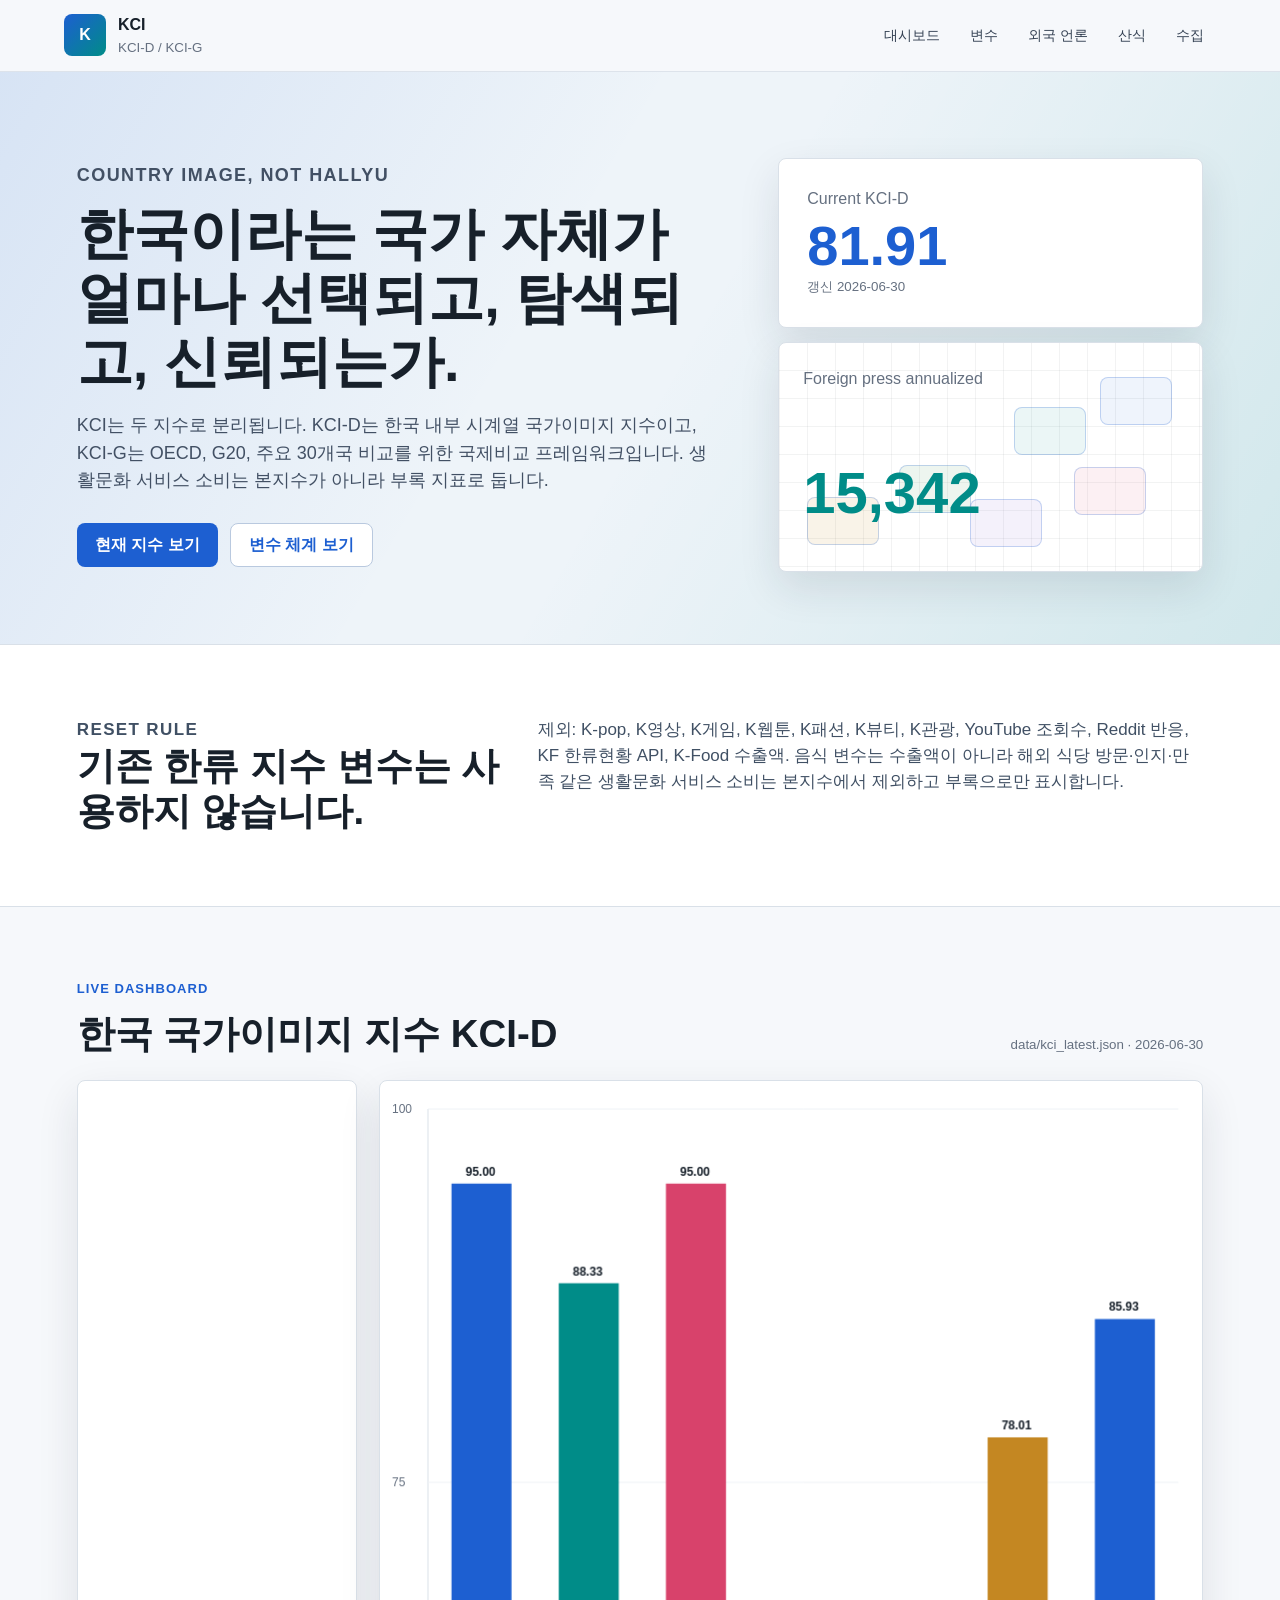
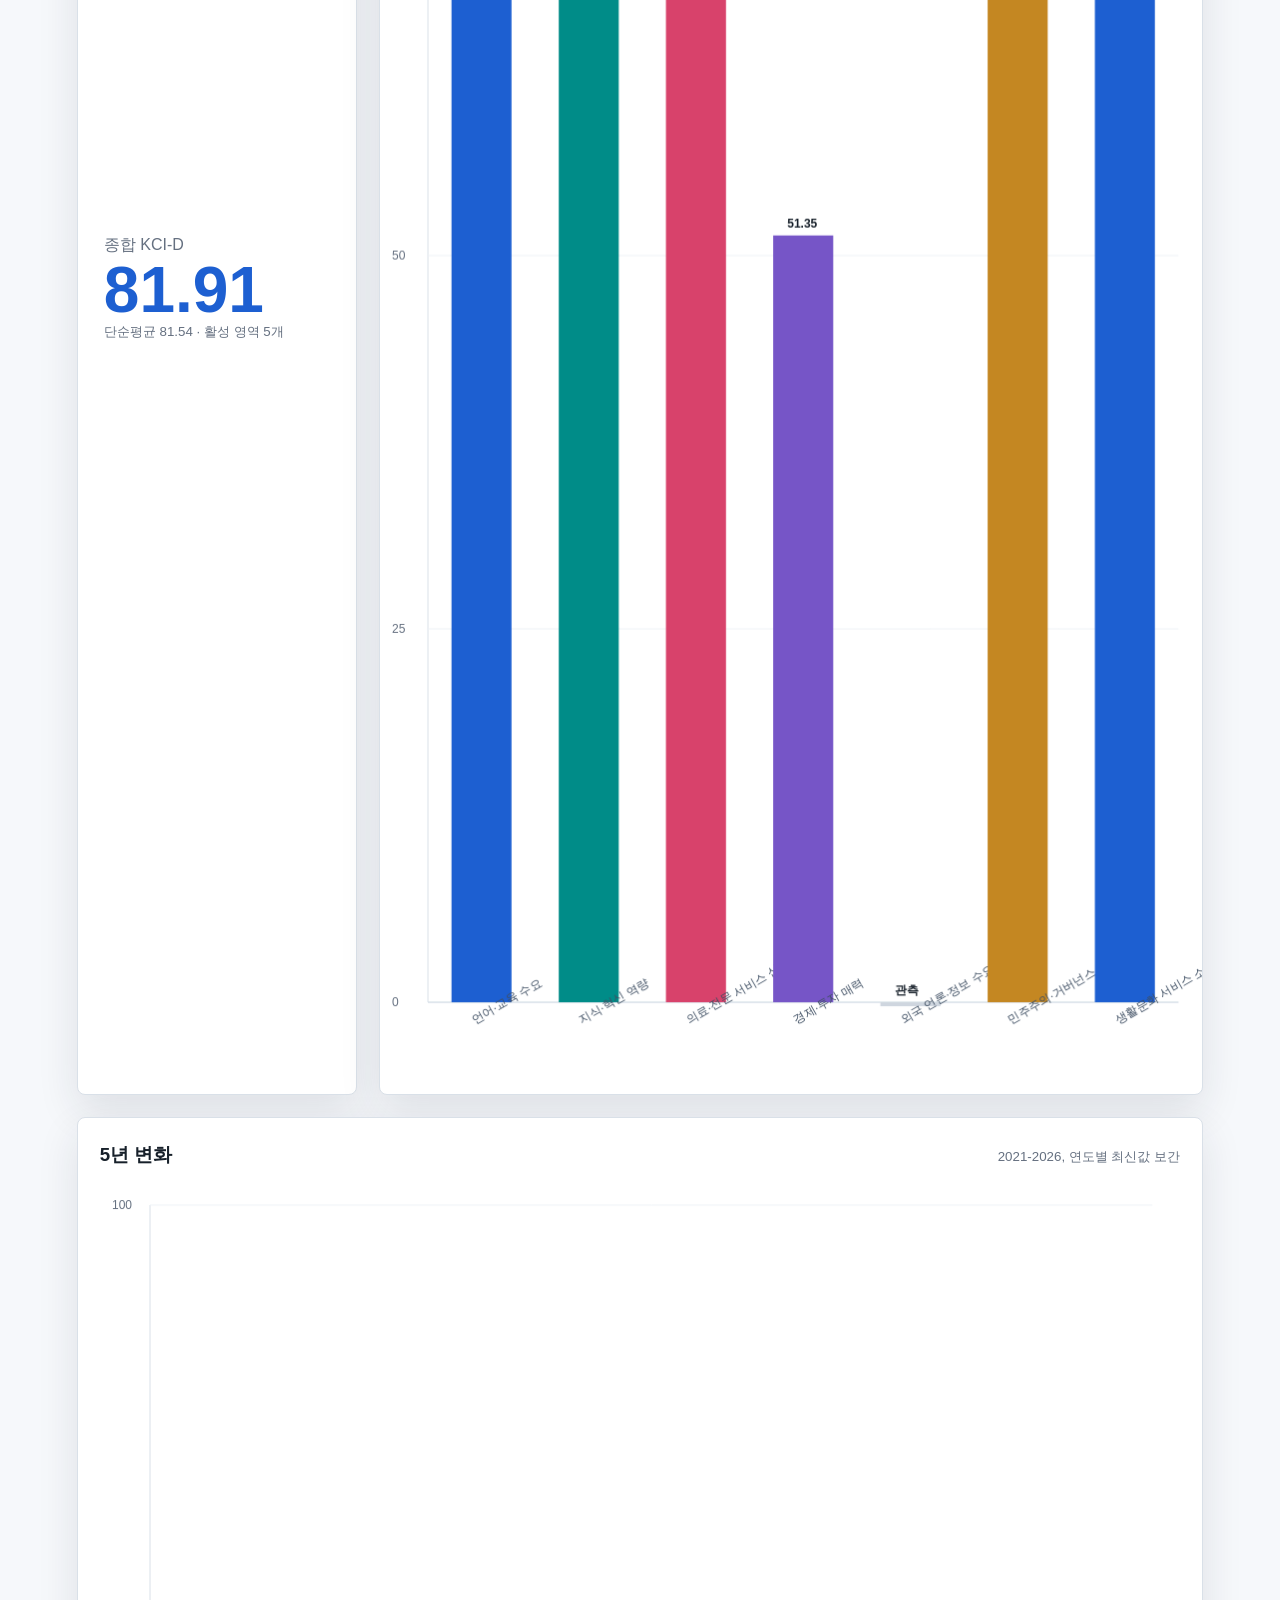
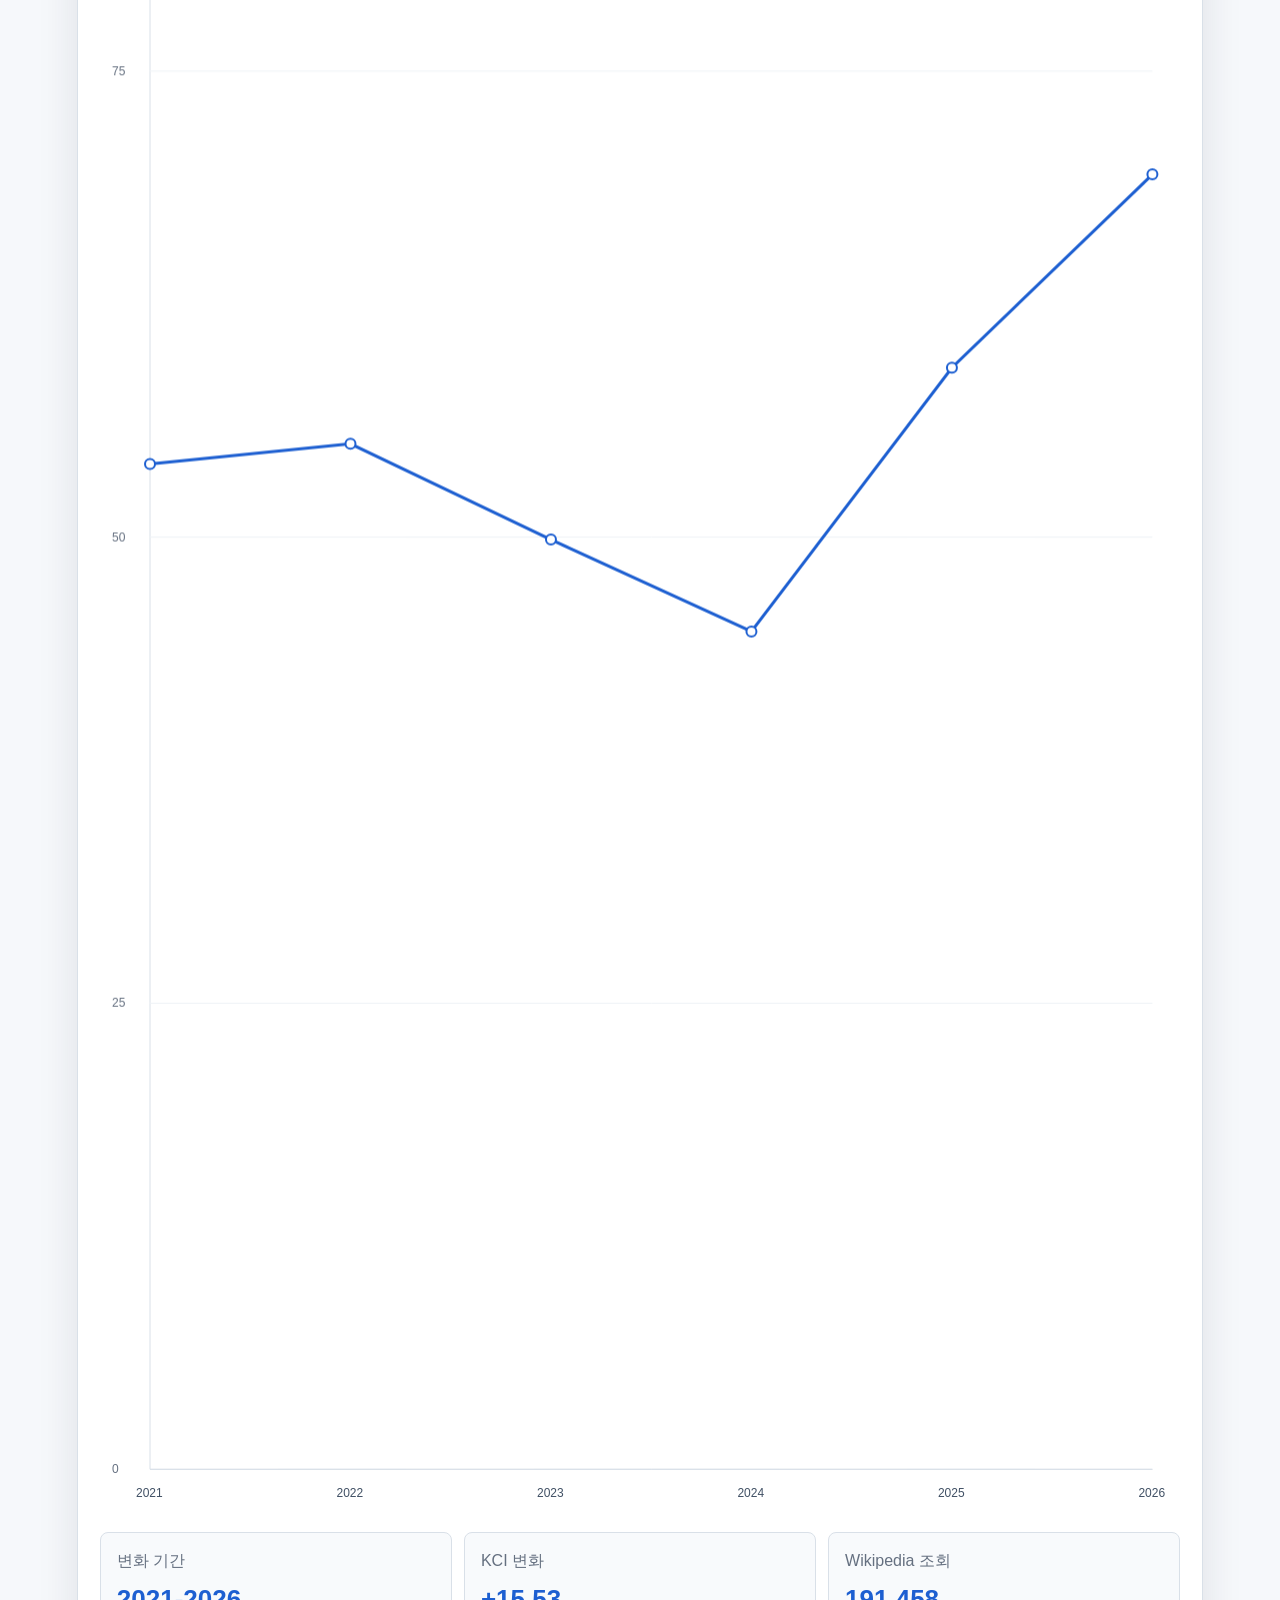
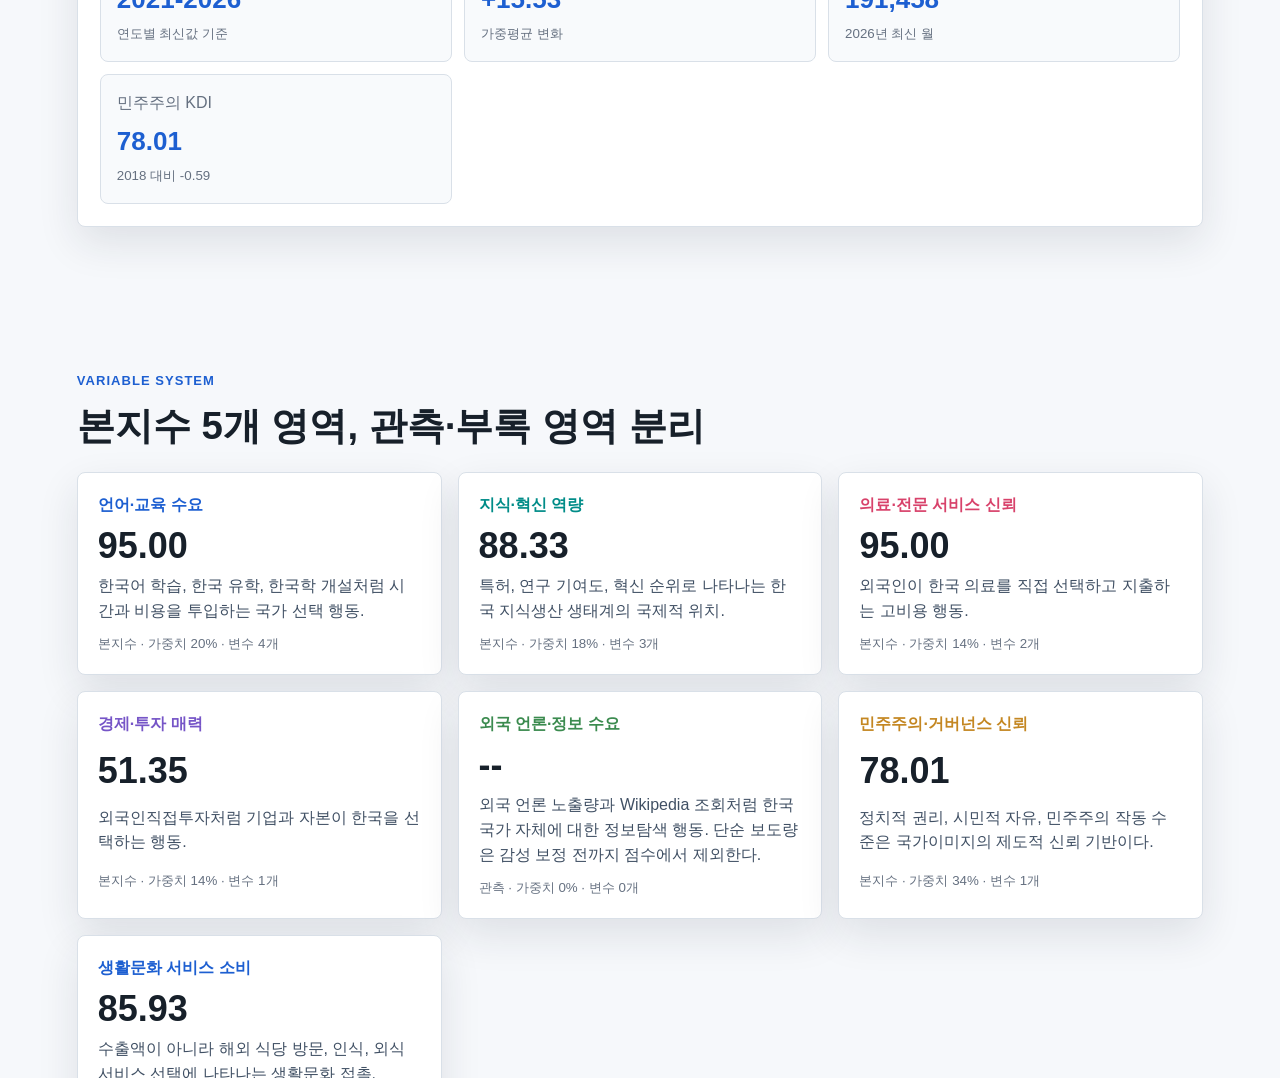
==== commit e0f538e4: "Show annualized media exposure as primary observation" ====
--- a/index.html
+++ b/index.html
@@ -46,7 +46,7 @@
           <small id="heroDate">data/kci_latest.json</small>
         </div>
         <div class="press-visual" aria-label="외국 언론 보도량 시각 요소">
-          <span>Foreign press</span>
+          <span>Foreign press annualized</span>
           <b id="mediaCount">--</b>
           <i></i><i></i><i></i><i></i><i></i><i></i>
         </div>
@@ -129,9 +129,9 @@
           </p>
         </article>
         <article>
-          <h3>현재 값</h3>
+          <h3>연간 노출 추정치</h3>
           <strong id="mediaValue">--</strong>
-          <p class="metric-line">연환산 추정치 <b id="mediaAnnualized">--</b></p>
+          <p class="metric-line">최근 30일 관측치 <b id="mediaThirtyDay">--</b></p>
           <p class="metric-line">긍정지수 <b id="mediaPositive">--</b></p>
           <small id="mediaSource">수집 대기</small>
         </article>
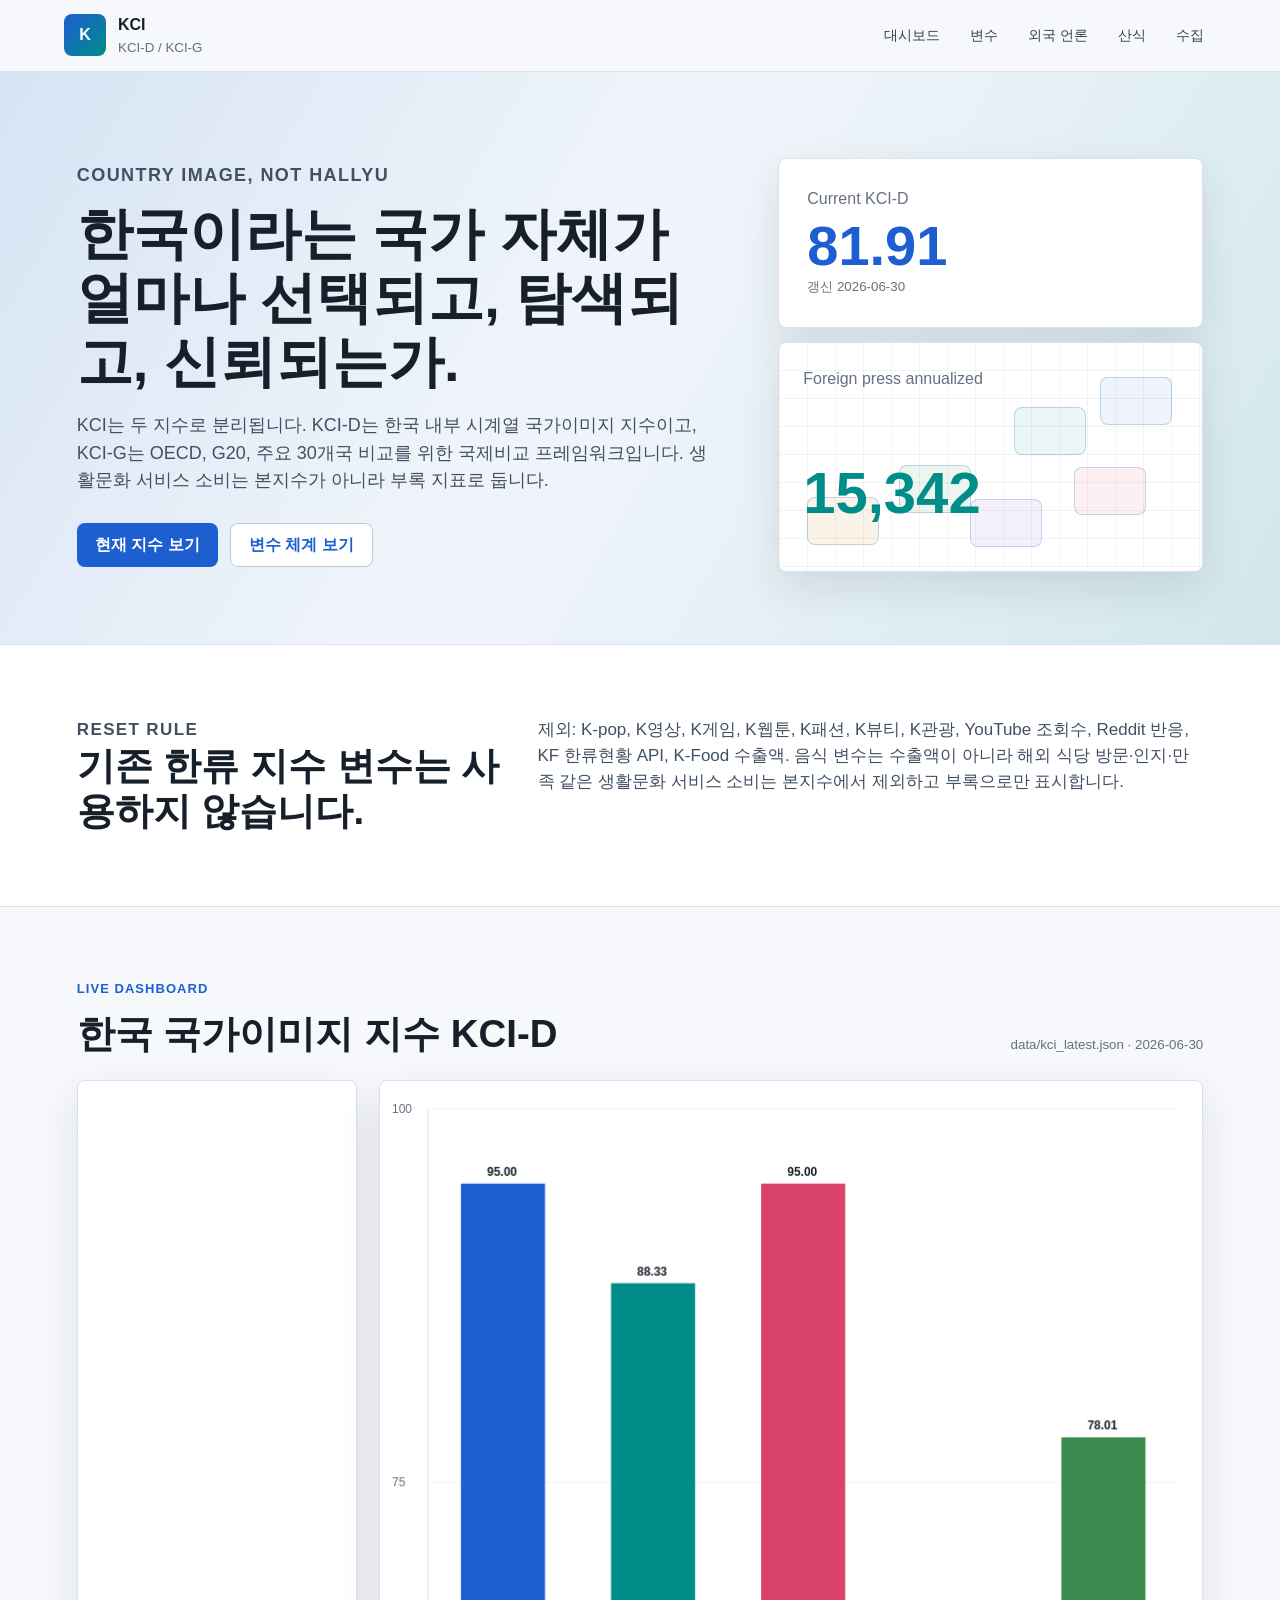
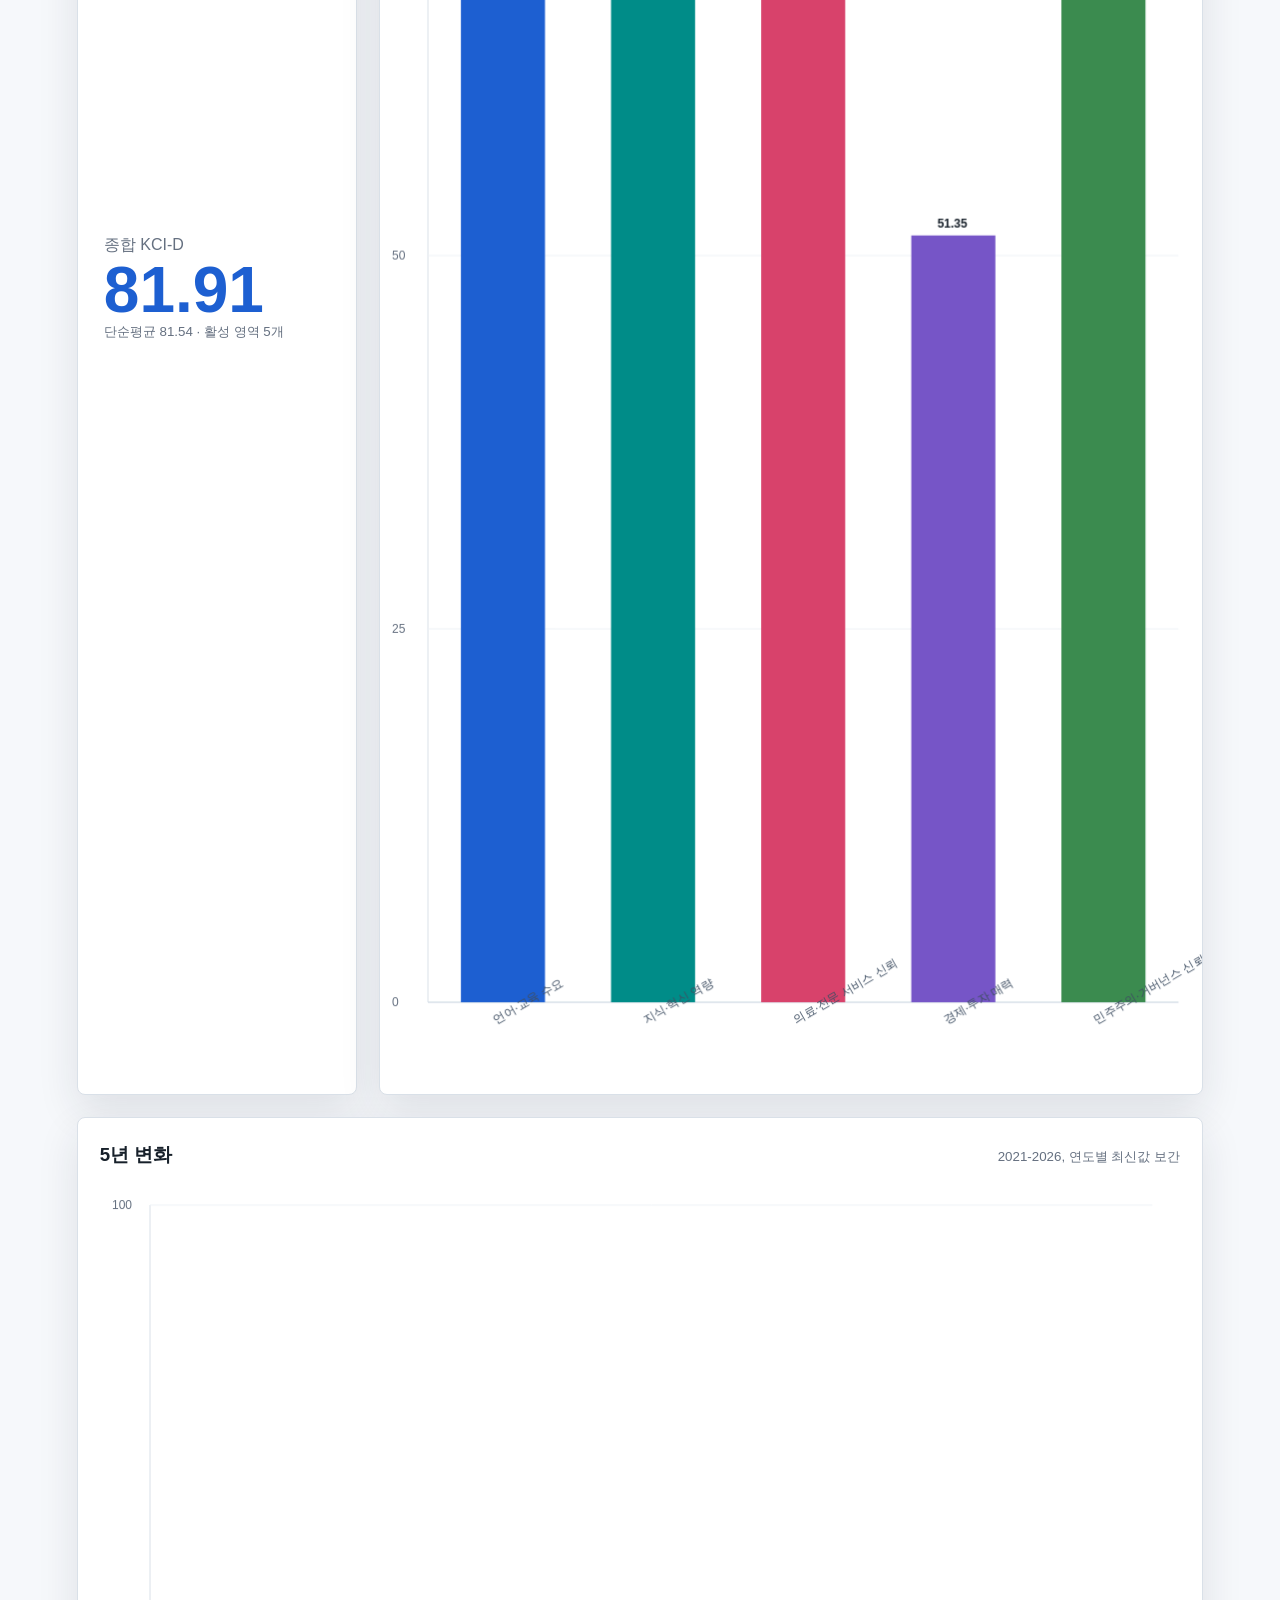
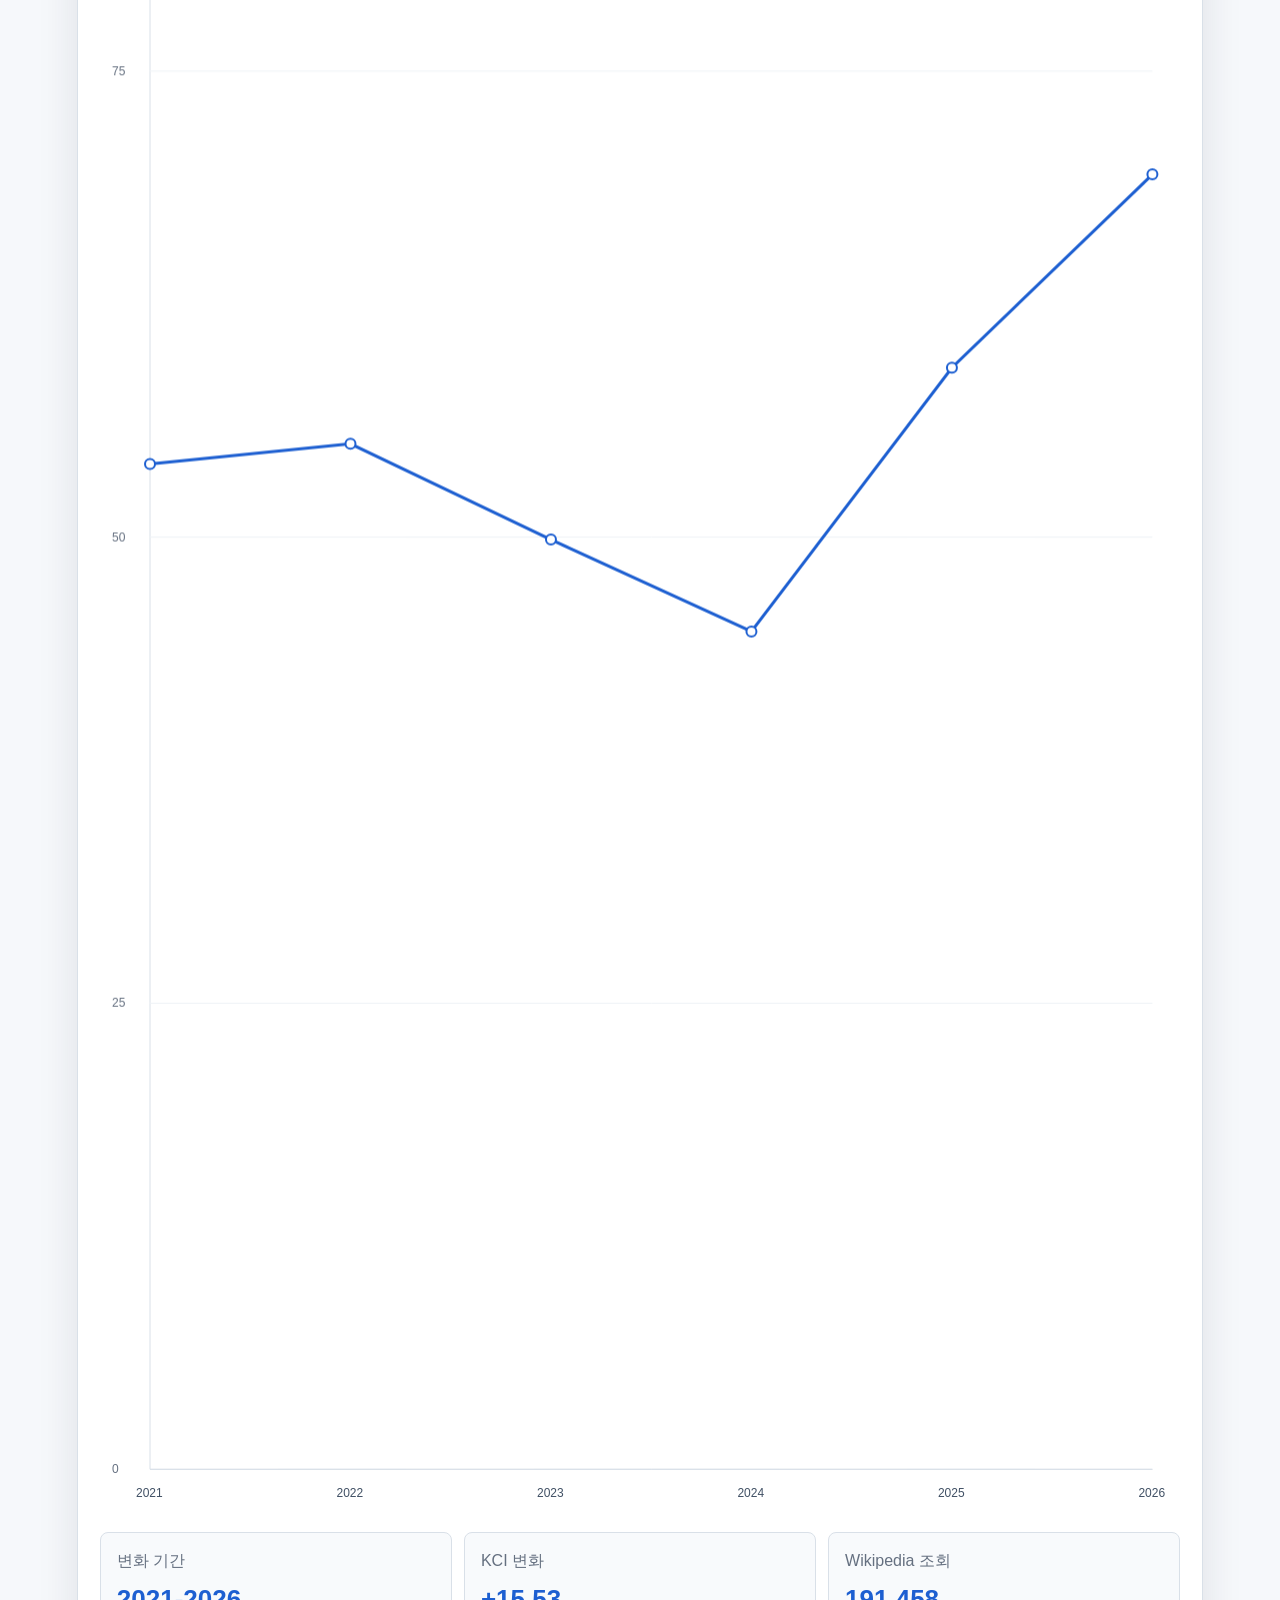
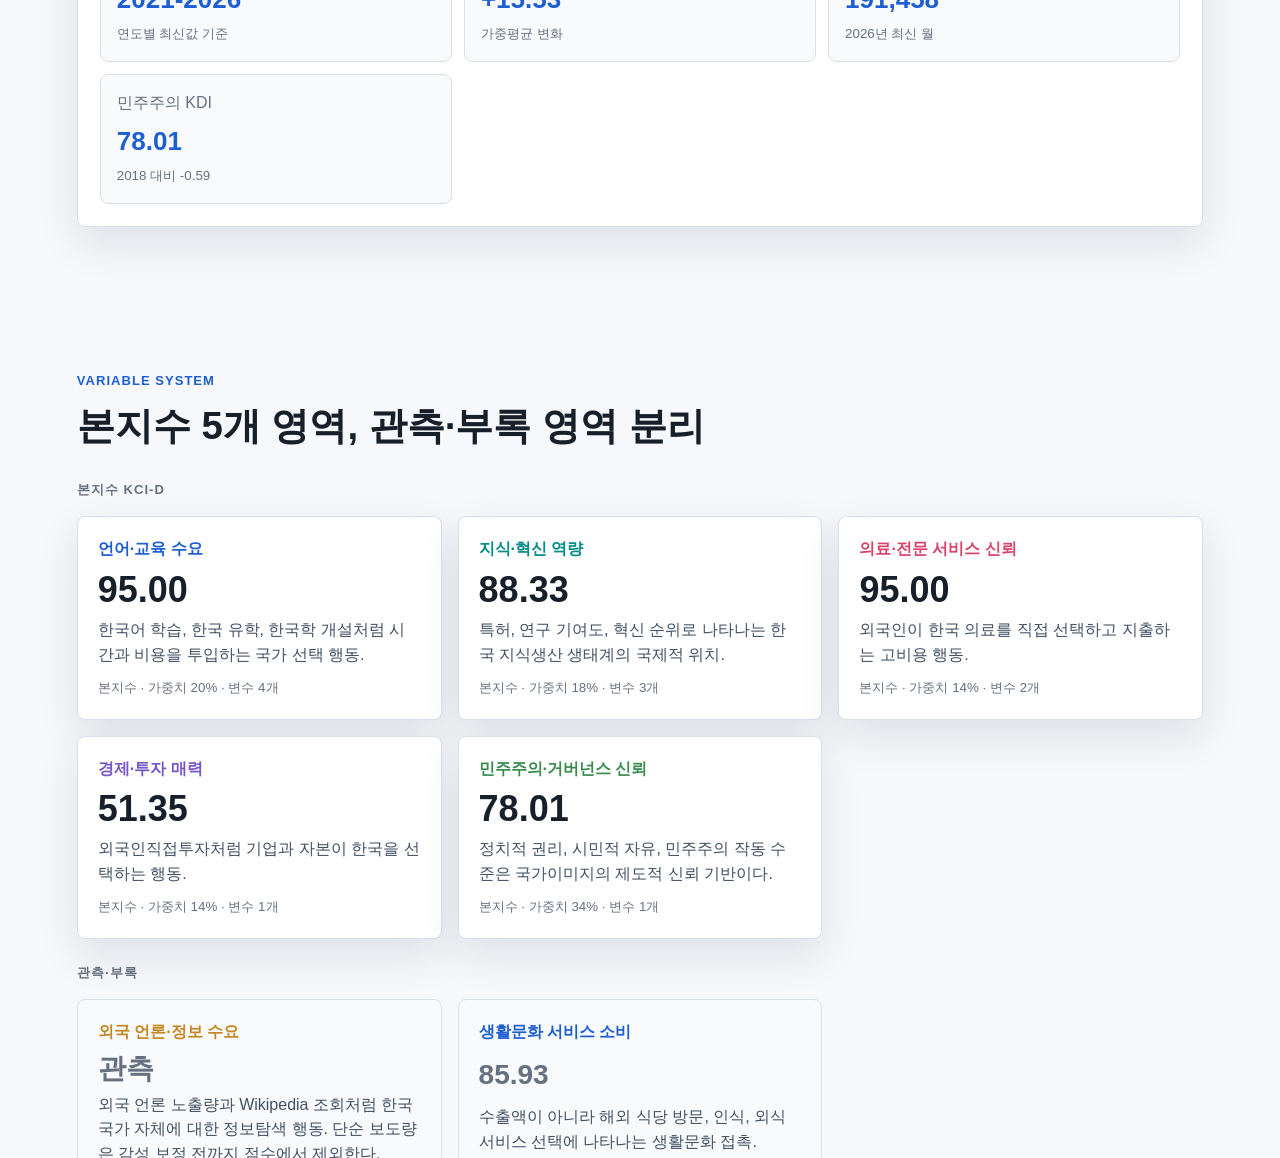
==== commit a84f4a3b: "Separate core chart from observational areas" ====
--- a/index.html
+++ b/index.html
@@ -79,7 +79,7 @@
           <strong id="kciValue">--</strong>
           <small id="kciSub">가중평균</small>
         </article>
-        <canvas id="areaChart" width="900" height="420" aria-label="영역별 KCI 점수 막대그래프"></canvas>
+        <canvas id="areaChart" width="900" height="420" aria-label="본지수 KCI-D 영역별 점수 막대그래프"></canvas>
         <article class="history-panel">
           <div class="panel-head">
             <h3>5년 변화</h3>
--- a/styles.css
+++ b/styles.css
@@ -350,6 +350,15 @@
   gap: 16px;
 }
 
+.card-group-title {
+  grid-column: 1 / -1;
+  margin-top: 8px;
+  color: var(--muted);
+  font-size: 13px;
+  font-weight: 900;
+  letter-spacing: 0.08em;
+}
+
 .area-cards article {
   display: grid;
   gap: 10px;
@@ -370,6 +379,18 @@
 .area-cards p {
   margin: 0;
   color: #405064;
+}
+
+.area-cards article.observational,
+.area-cards article.appendix {
+  background: #f8fafc;
+  box-shadow: none;
+}
+
+.area-cards article.observational strong,
+.area-cards article.appendix strong {
+  color: var(--muted);
+  font-size: 28px;
 }
 
 .indicator-table {
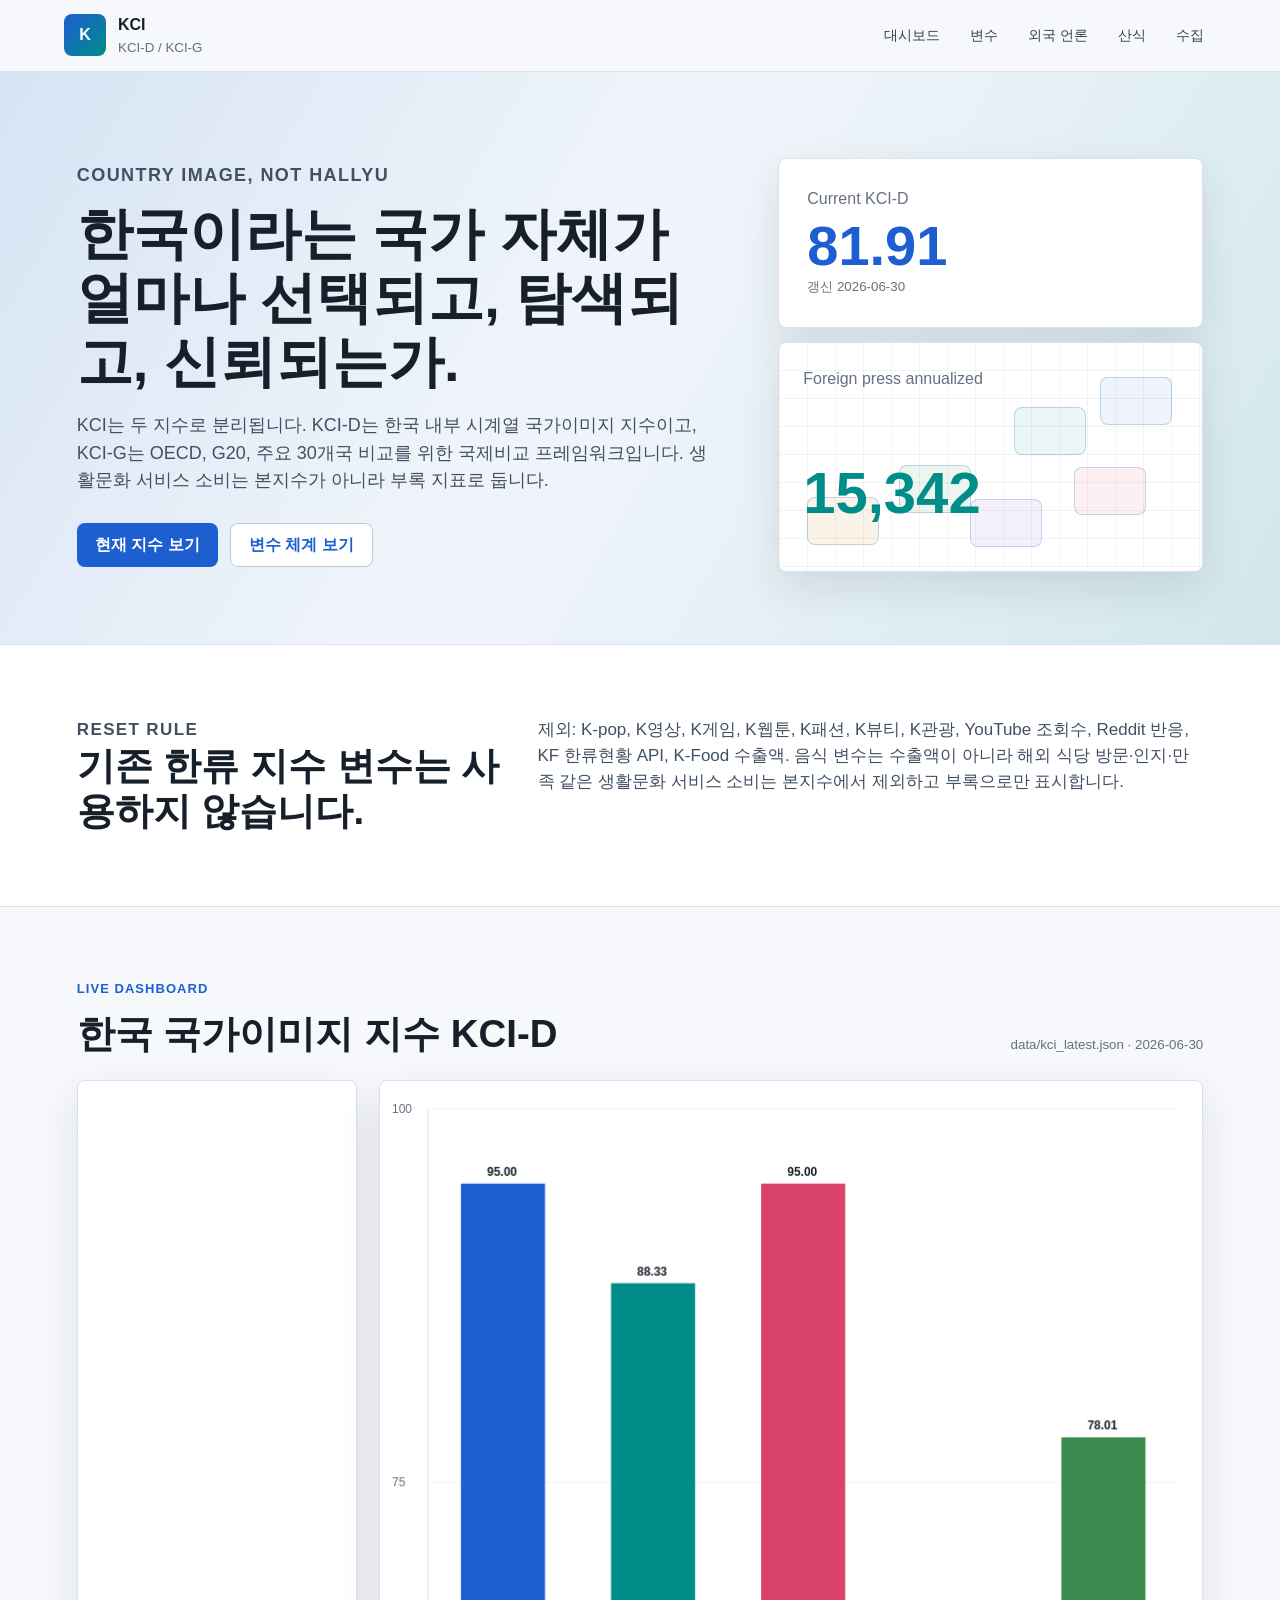
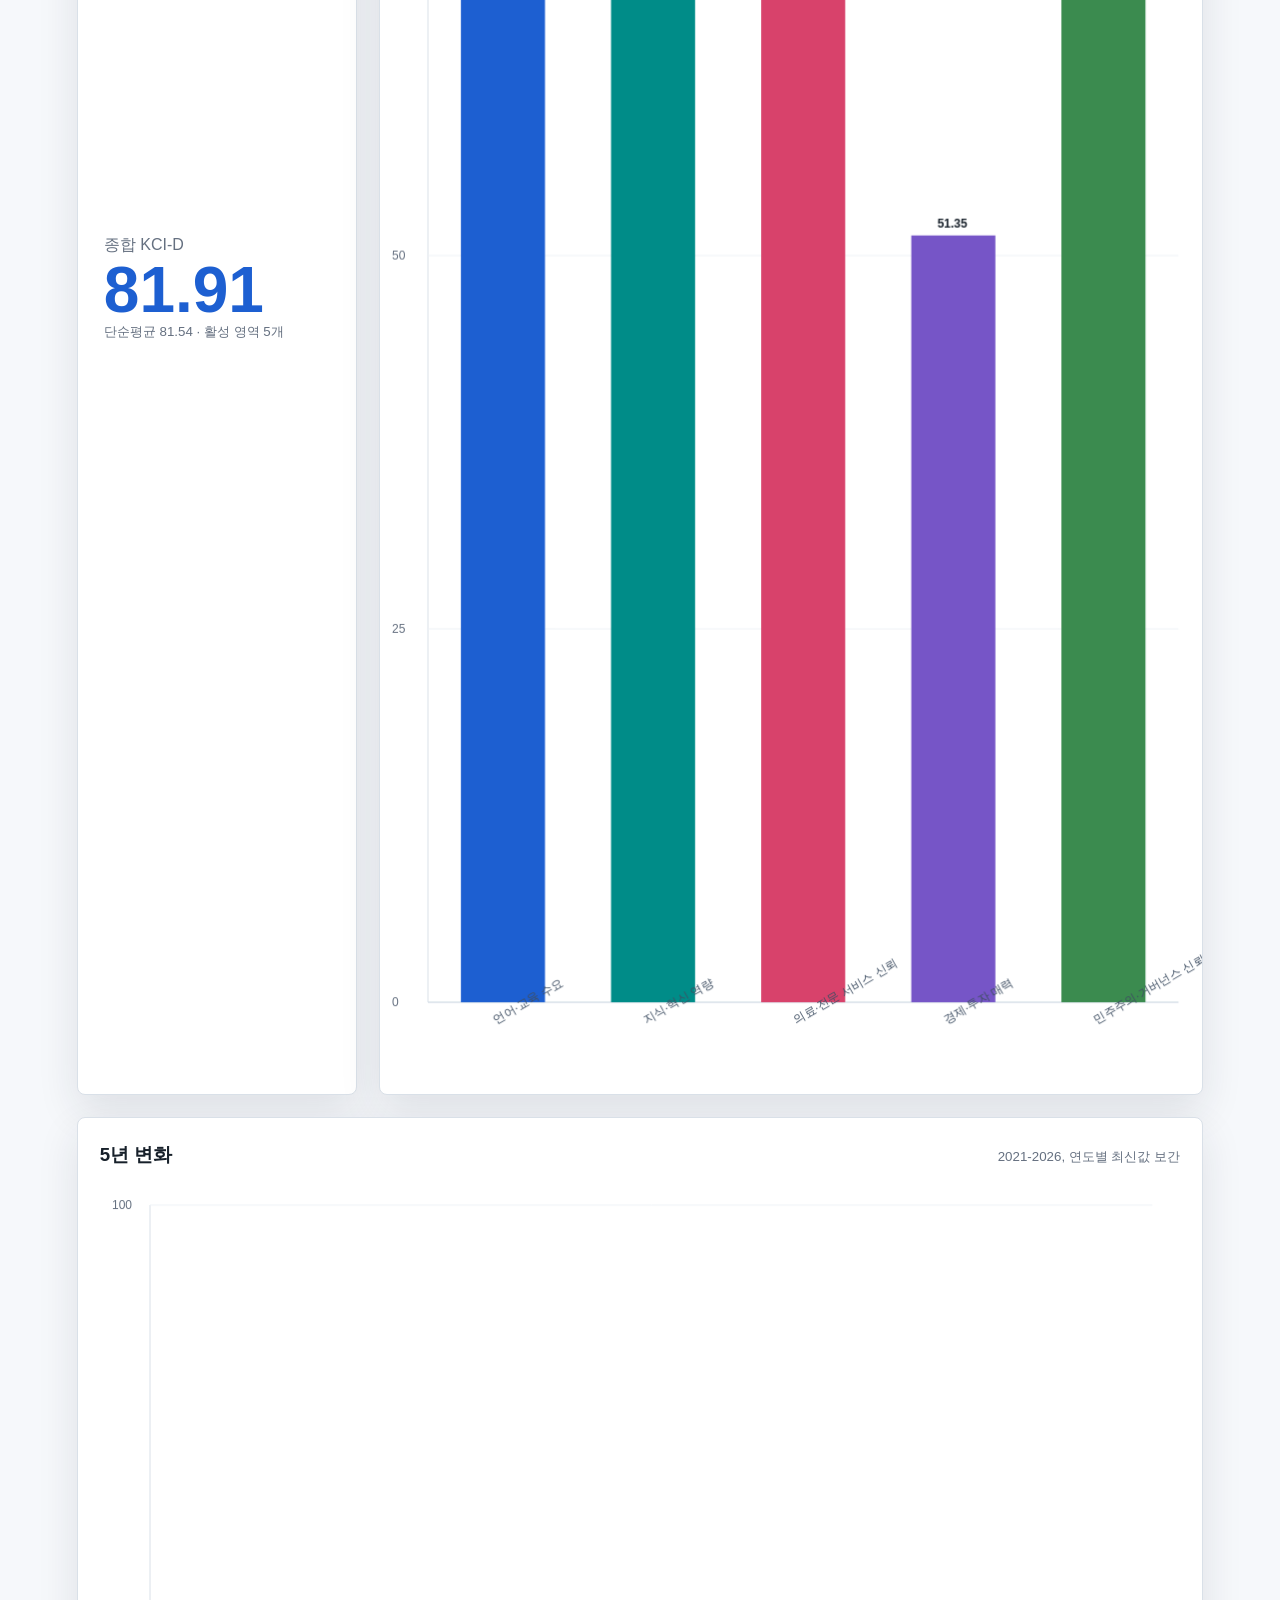
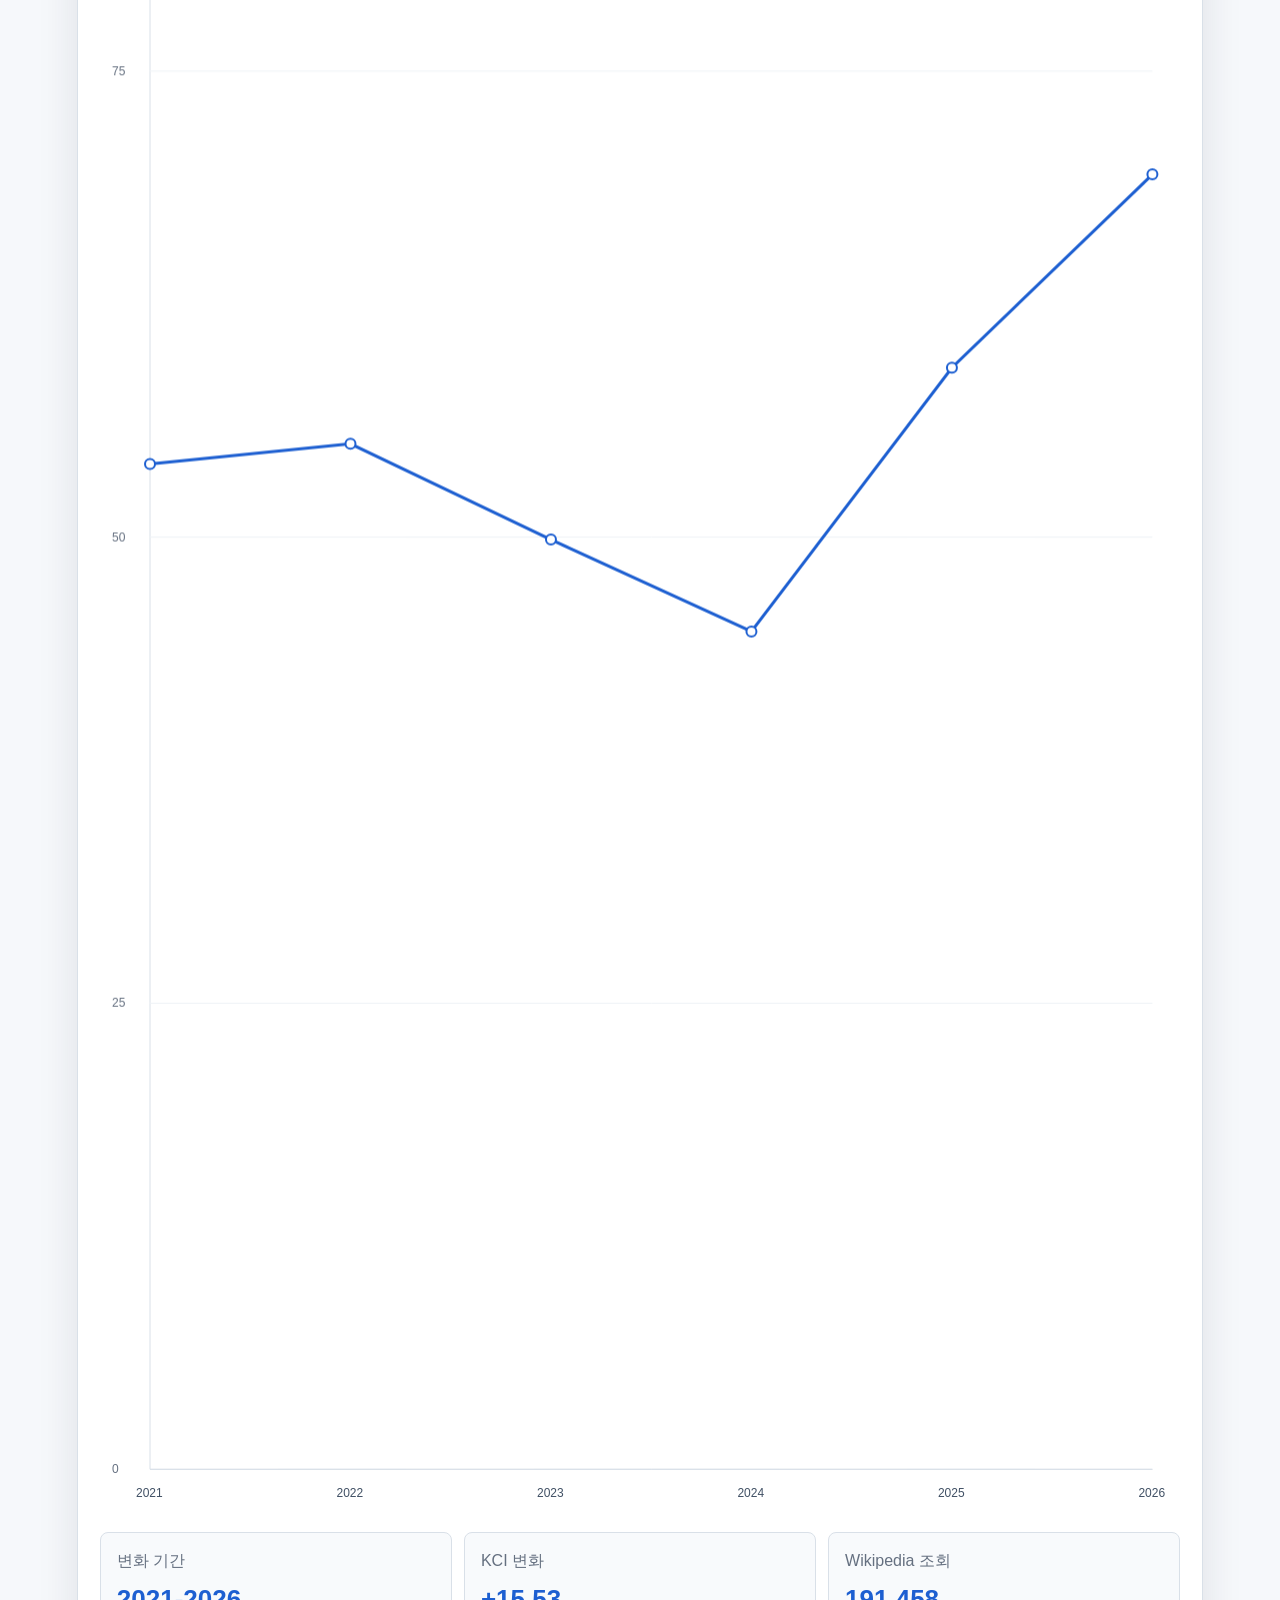
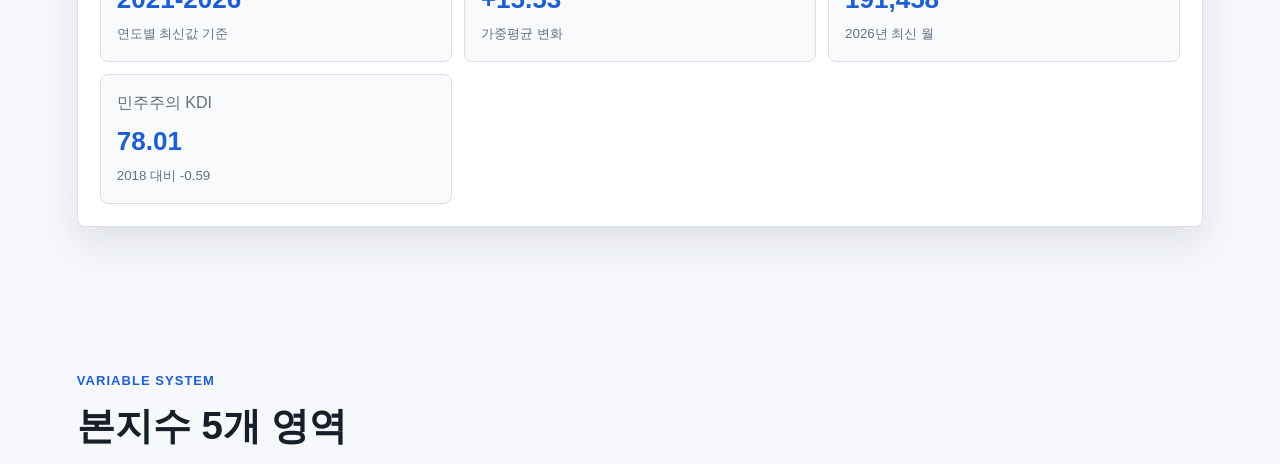
==== commit eed0b265: "Show only five core KCI areas" ====
--- a/index.html
+++ b/index.html
@@ -95,7 +95,7 @@
       <div class="section-head">
         <div>
           <p class="eyebrow">Variable System</p>
-          <h2>본지수 5개 영역, 관측·부록 영역 분리</h2>
+          <h2>본지수 5개 영역</h2>
         </div>
       </div>
       <div id="areaCards" class="area-cards"></div>
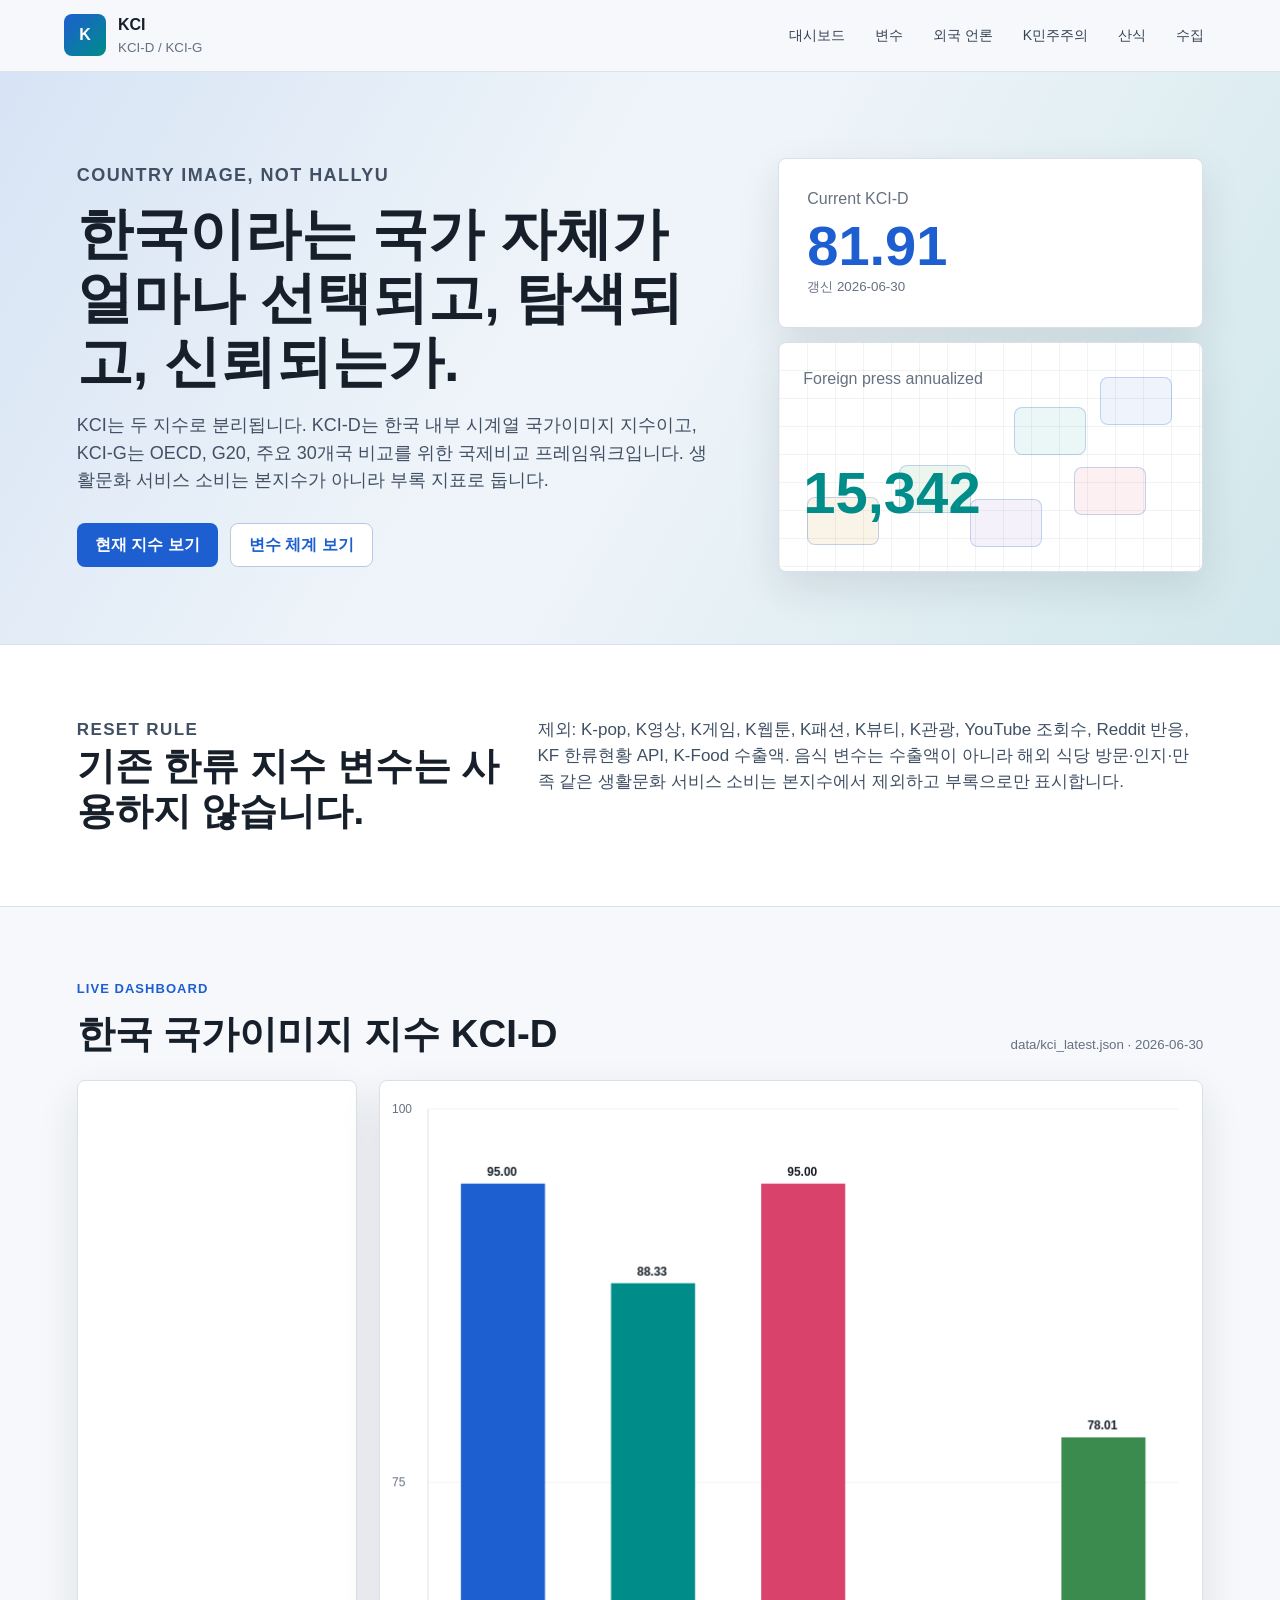
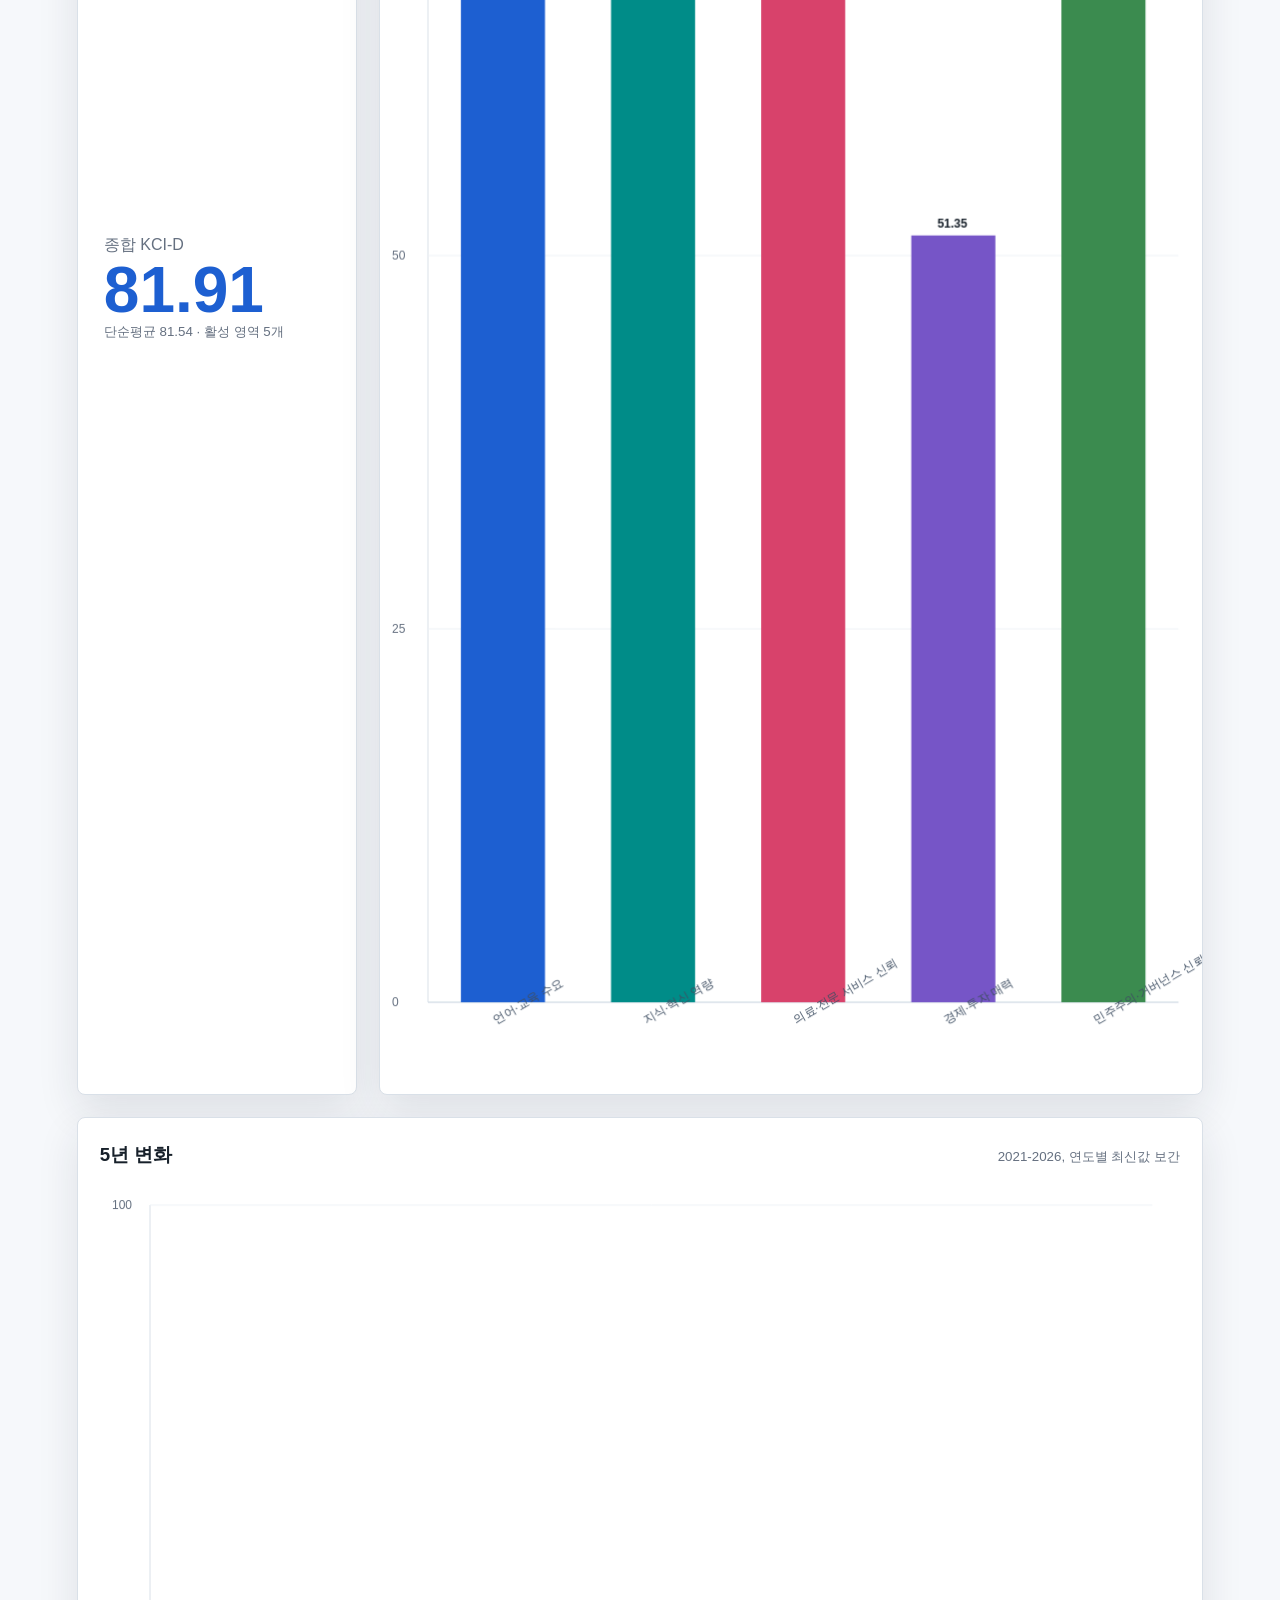
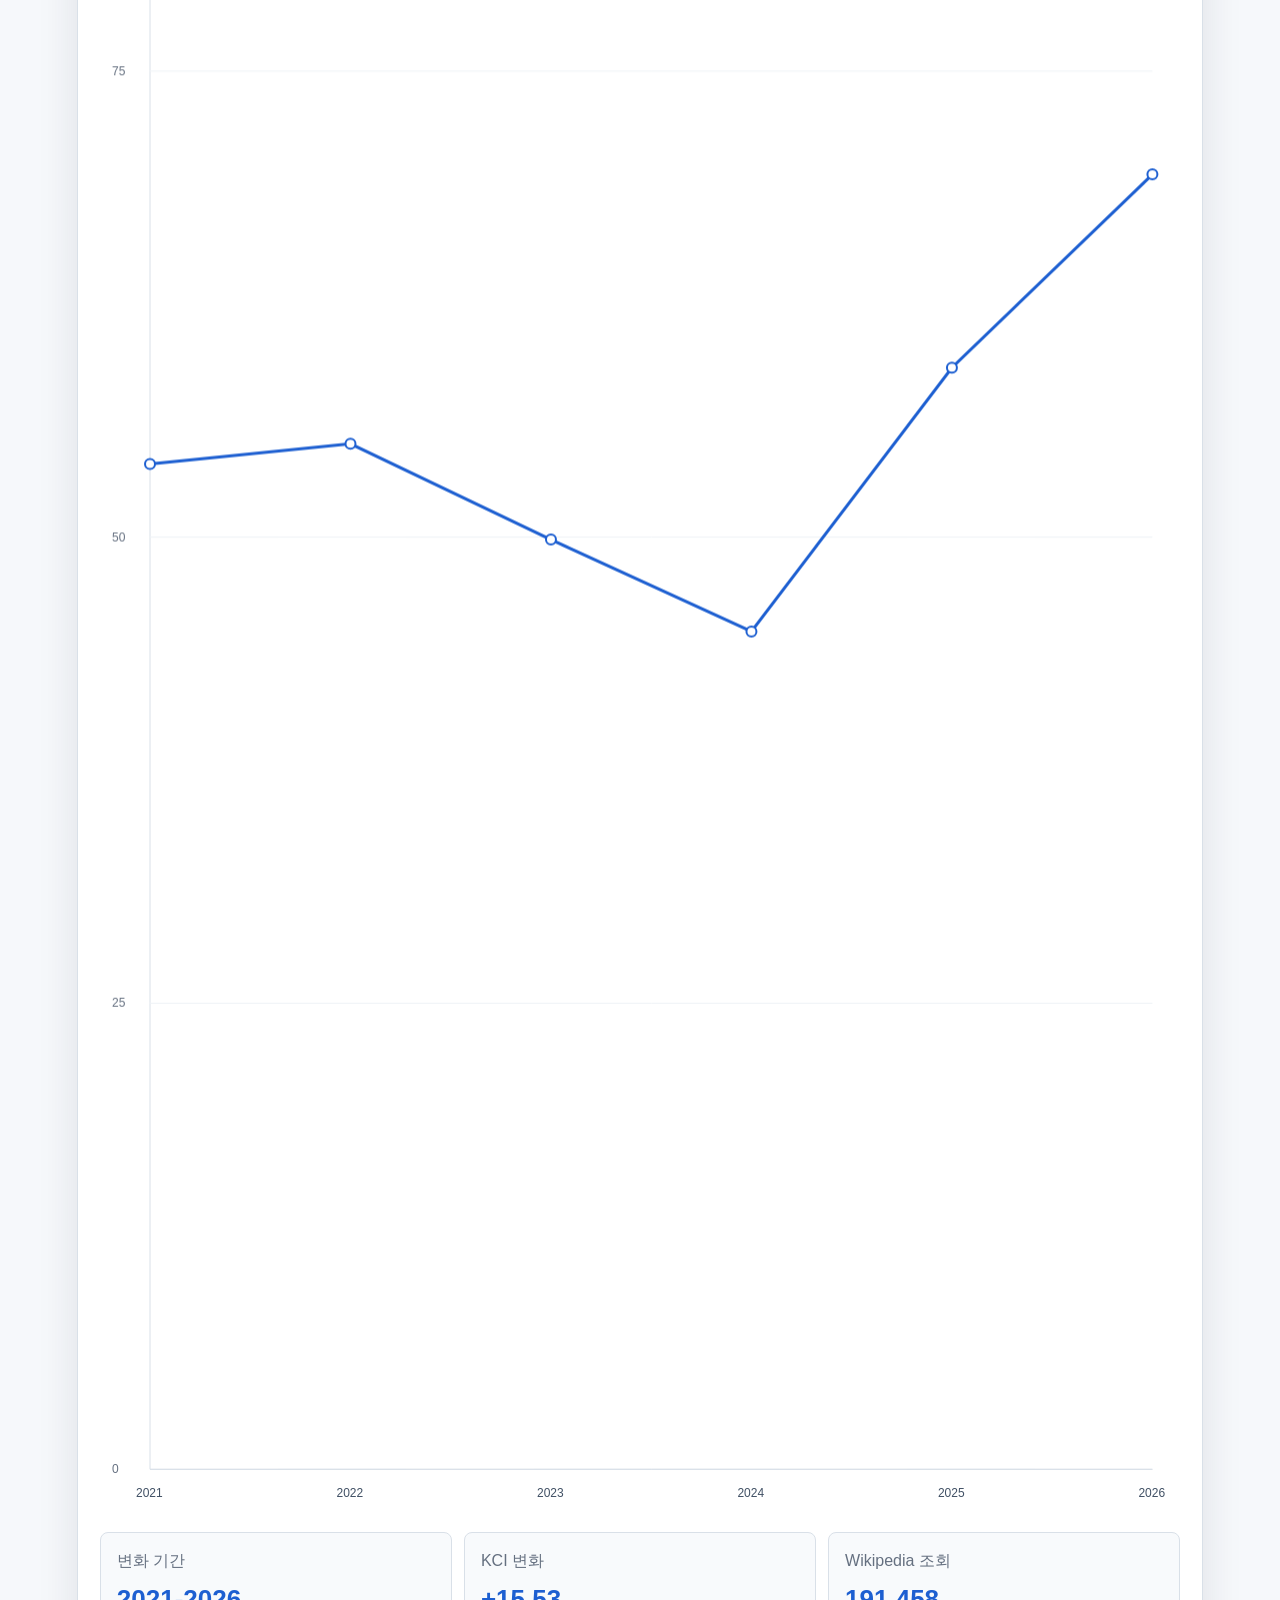
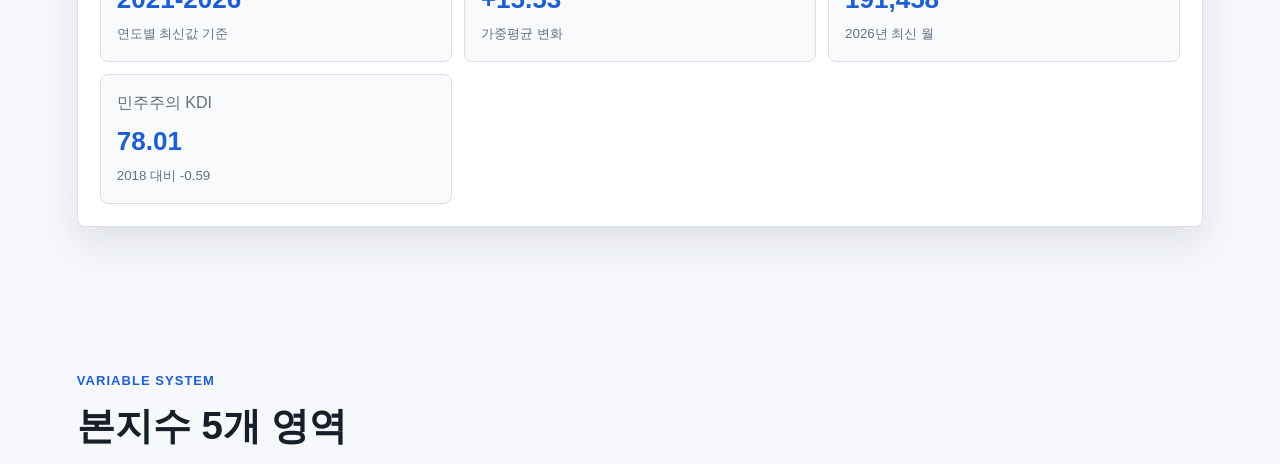
==== commit 5c2d7ee3: "Add K-Democracy standalone page" ====
--- a/index.html
+++ b/index.html
@@ -19,6 +19,7 @@
       <a href="#dashboard">대시보드</a>
       <a href="#variables">변수</a>
       <a href="#media">외국 언론</a>
+      <a href="k-democracy.html">K민주주의</a>
       <a href="#method">산식</a>
       <a href="#pipeline">수집</a>
     </nav>
--- a/styles.css
+++ b/styles.css
@@ -521,10 +521,219 @@
   margin: 0;
 }
 
+.democracy-page {
+  background: #f5f7fb;
+}
+
+.kd-hero {
+  display: grid;
+  grid-template-columns: minmax(0, 1fr) 300px;
+  gap: clamp(24px, 5vw, 58px);
+  align-items: stretch;
+  padding: clamp(48px, 7vw, 90px) clamp(20px, 6vw, 90px);
+  background:
+    linear-gradient(120deg, rgba(29, 95, 209, 0.13), transparent 46%),
+    linear-gradient(300deg, rgba(216, 66, 107, 0.11), transparent 50%),
+    #eef3f8;
+}
+
+.kd-hero h1 {
+  max-width: 940px;
+  margin: 0;
+  font-size: clamp(34px, 4.4vw, 58px);
+  line-height: 1.13;
+}
+
+.kd-hero p {
+  max-width: 760px;
+  color: #405064;
+  font-size: 18px;
+}
+
+.kd-score,
+.kd-card,
+.kd-chart-panel,
+.kd-ranking,
+.kd-components article,
+.kd-note {
+  border: 1px solid var(--line);
+  border-radius: 8px;
+  background: #fff;
+  box-shadow: var(--shadow);
+}
+
+.kd-score {
+  display: grid;
+  align-content: center;
+  min-height: 250px;
+  padding: 28px;
+}
+
+.kd-score span,
+.kd-card span,
+.kd-card small {
+  color: var(--muted);
+}
+
+.kd-score strong {
+  color: var(--blue);
+  font-size: 64px;
+  line-height: 1;
+}
+
+.kd-grid {
+  display: grid;
+  grid-template-columns: repeat(3, 1fr);
+  gap: 16px;
+}
+
+.kd-card {
+  display: grid;
+  gap: 8px;
+  min-height: 150px;
+  padding: 22px;
+}
+
+.kd-card strong {
+  color: var(--blue);
+  font-size: 42px;
+  line-height: 1;
+}
+
+.kd-chart-panel {
+  grid-column: 1 / -1;
+  padding: 18px;
+}
+
+#kdHistoryChart,
+#kdGlobalChart {
+  width: 100%;
+  min-height: 360px;
+}
+
+#kdGlobalChart {
+  min-height: 460px;
+}
+
+.kd-global-layout {
+  display: grid;
+  grid-template-columns: minmax(0, 1.25fr) minmax(280px, 0.75fr);
+  gap: 18px;
+}
+
+.kd-ranking {
+  overflow: hidden;
+}
+
+.kd-ranking div {
+  display: grid;
+  grid-template-columns: 34px minmax(0, 1fr) 74px;
+  gap: 10px;
+  align-items: center;
+  padding: 12px 14px;
+  border-bottom: 1px solid #edf1f5;
+}
+
+.kd-ranking div:last-child {
+  border-bottom: 0;
+}
+
+.kd-ranking .is-korea {
+  background: #fff3f6;
+}
+
+.kd-ranking span {
+  color: var(--muted);
+  font-weight: 900;
+}
+
+.kd-ranking b,
+.kd-ranking small {
+  display: block;
+}
+
+.kd-ranking small {
+  grid-column: 2 / 3;
+  color: var(--muted);
+}
+
+.kd-ranking strong {
+  grid-column: 3;
+  grid-row: 1 / span 2;
+  color: var(--blue);
+  text-align: right;
+}
+
+.kd-components {
+  display: grid;
+  grid-template-columns: repeat(4, 1fr);
+  gap: 16px;
+}
+
+.kd-components article {
+  display: grid;
+  gap: 8px;
+  padding: 18px;
+}
+
+.kd-components span {
+  display: inline-grid;
+  width: 48px;
+  height: 32px;
+  place-items: center;
+  border-radius: 8px;
+  color: #fff;
+  background: var(--blue);
+  font-weight: 900;
+}
+
+.kd-components h3 {
+  margin: 0;
+  font-size: 17px;
+}
+
+.kd-components p,
+.kd-note p {
+  margin: 0;
+  color: #405064;
+}
+
+.kd-components small {
+  color: var(--muted);
+}
+
+.kd-note {
+  margin-top: 18px;
+  padding: 22px;
+}
+
+.kd-note h3 {
+  margin-top: 0;
+}
+
+.kd-sources {
+  display: flex;
+  flex-wrap: wrap;
+  gap: 10px;
+  margin-top: 16px;
+}
+
+.kd-sources a {
+  padding: 8px 10px;
+  border: 1px solid #cdd7e4;
+  border-radius: 8px;
+  color: var(--blue);
+  background: #f8fafc;
+  font-size: 13px;
+  font-weight: 800;
+}
+
 @media (max-width: 1080px) {
   .hero,
   .warning,
-  .dashboard-grid {
+  .dashboard-grid,
+  .kd-hero,
+  .kd-global-layout {
     grid-template-columns: 1fr;
   }
 
@@ -535,7 +744,8 @@
   .area-cards,
   .media-layout,
   .method-grid,
-  .pipeline-track {
+  .pipeline-track,
+  .kd-components {
     grid-template-columns: repeat(2, 1fr);
   }
 
@@ -574,7 +784,9 @@
   .media-layout,
   .method-grid,
   .pipeline-track,
-  .summary-grid {
+  .summary-grid,
+  .kd-grid,
+  .kd-components {
     grid-template-columns: 1fr;
   }
 
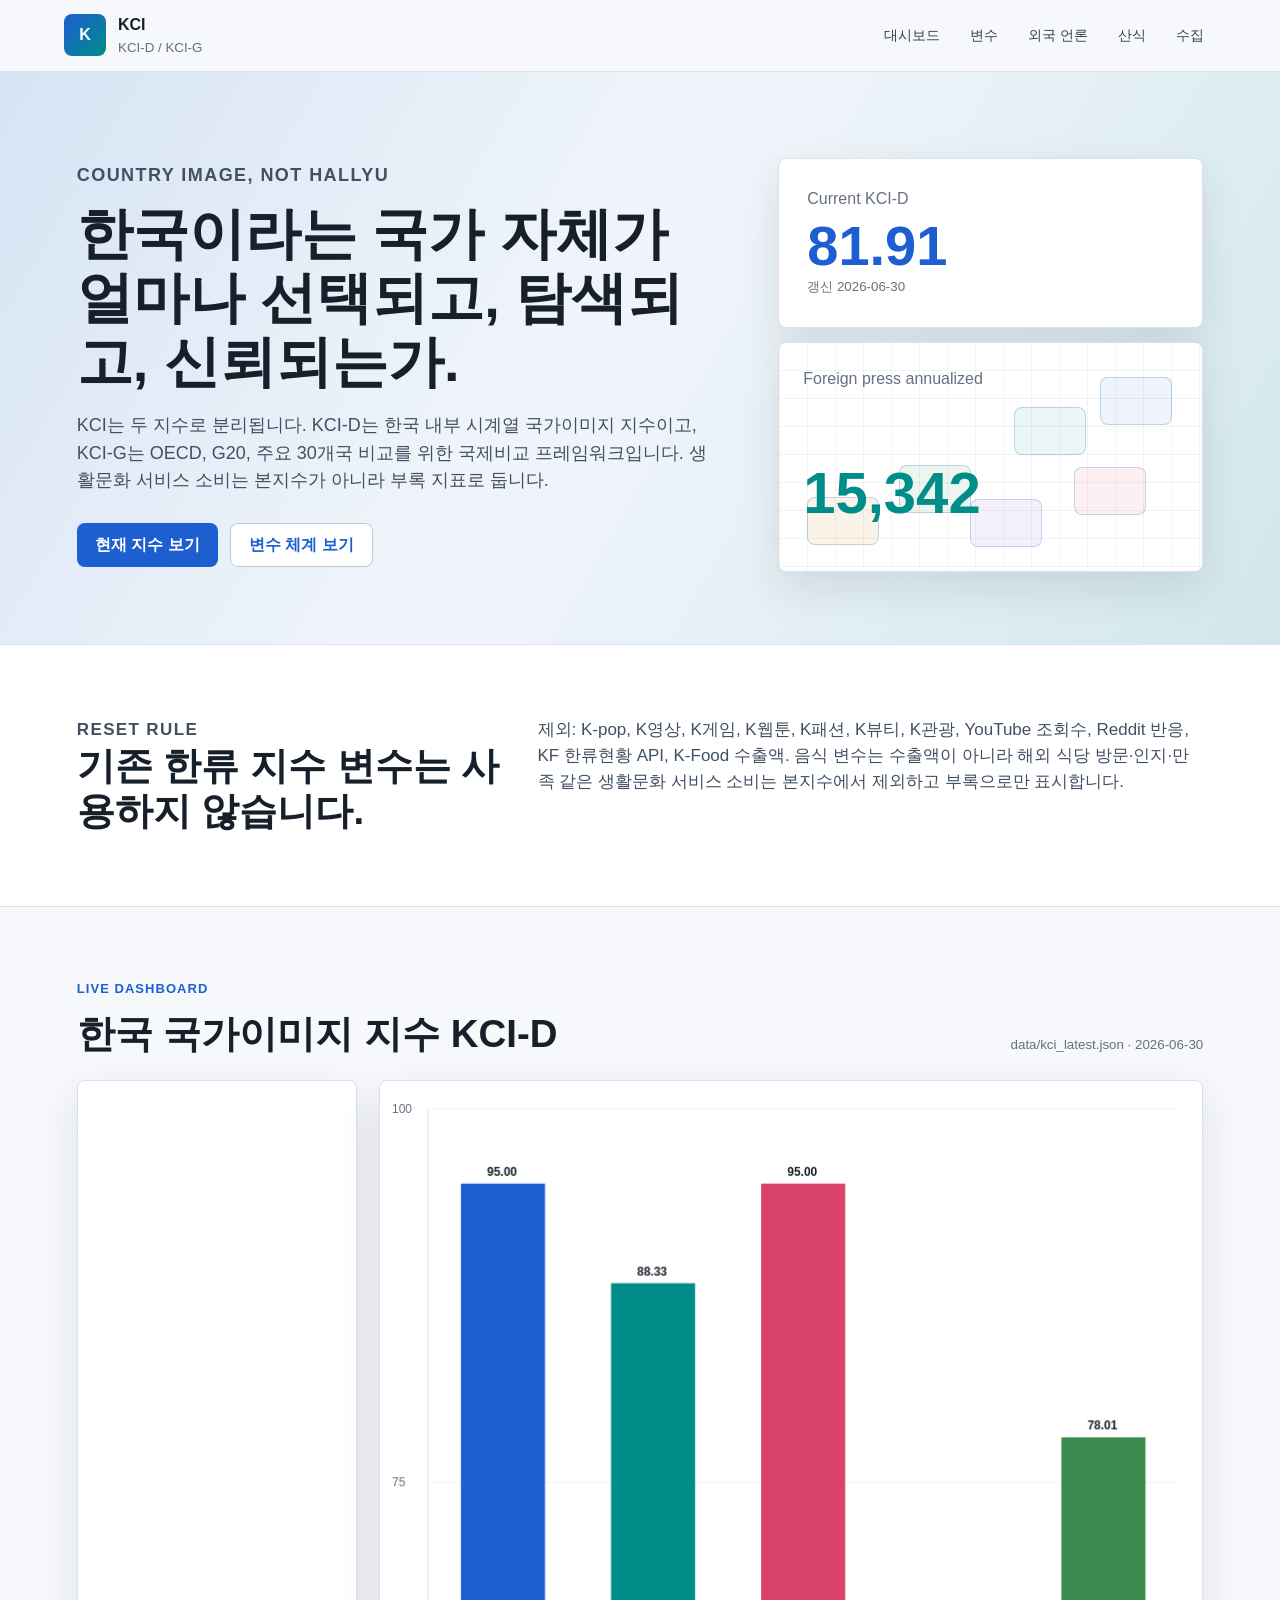
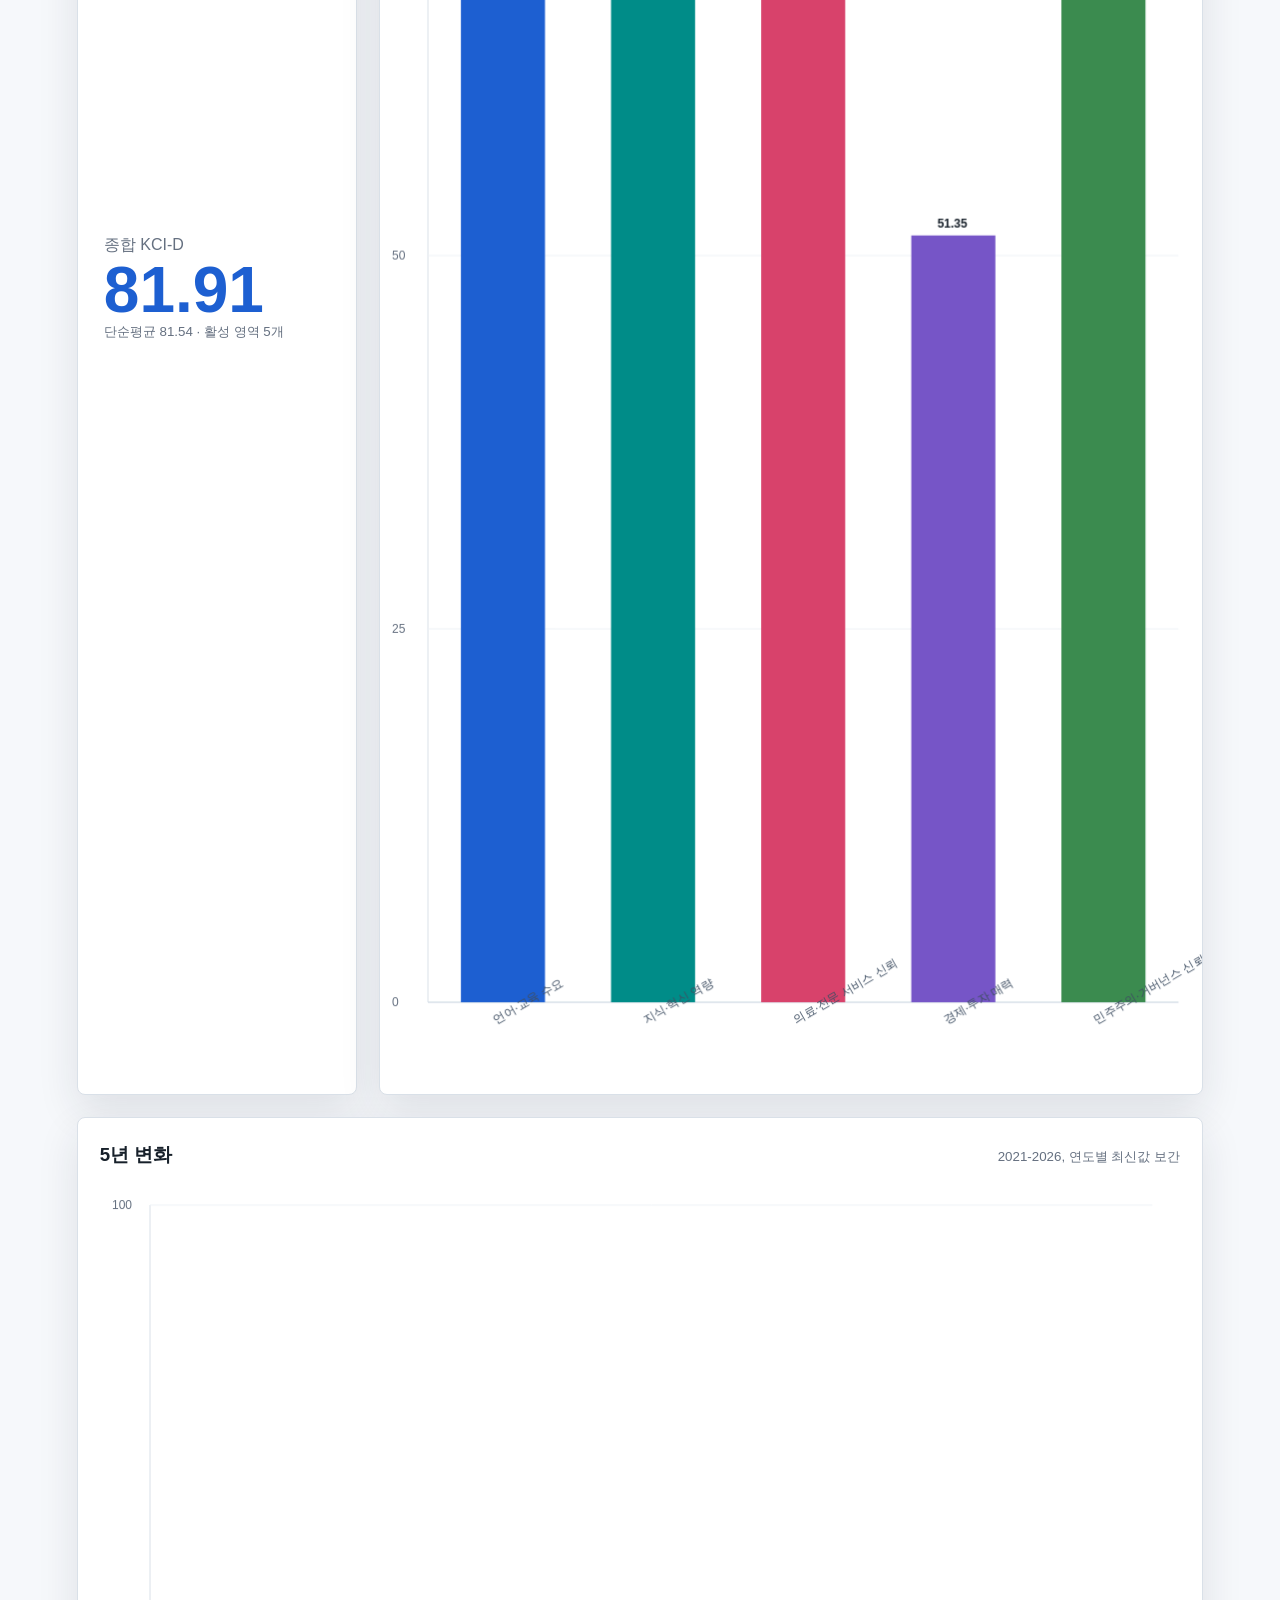
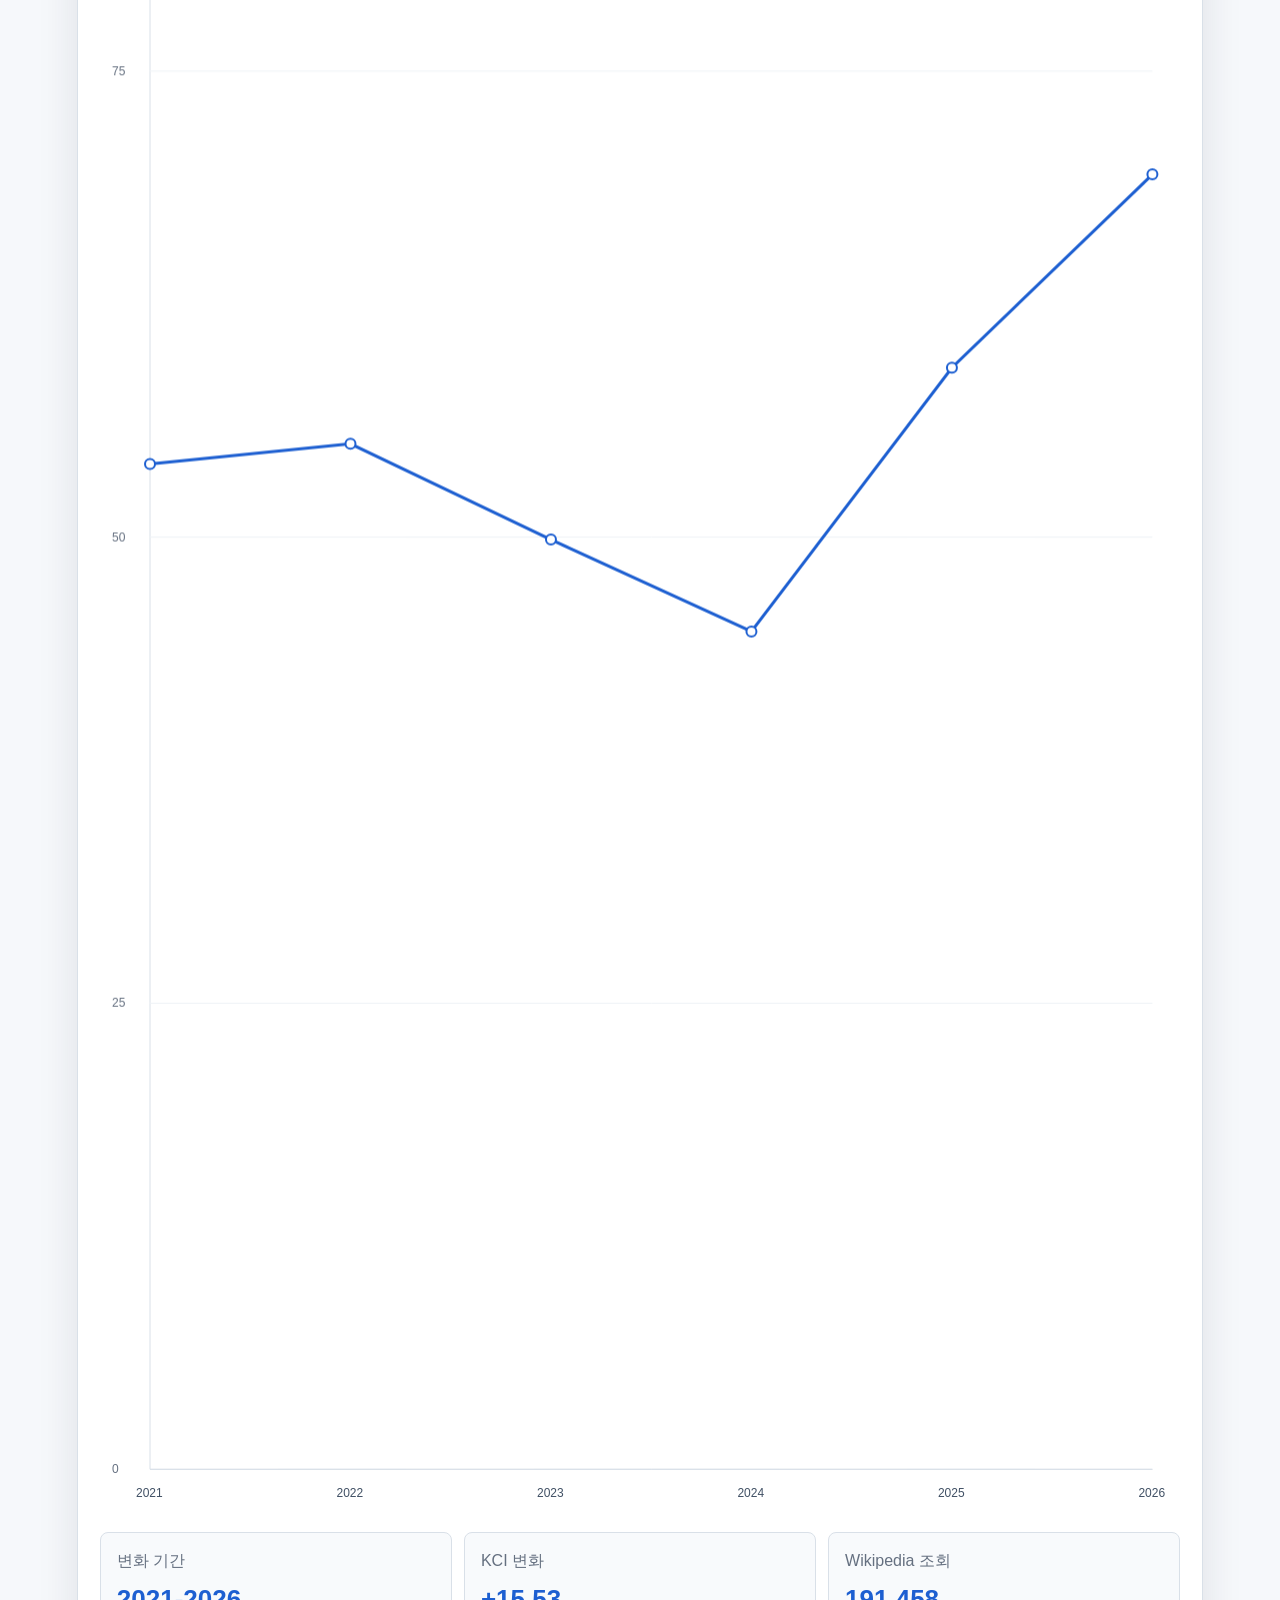
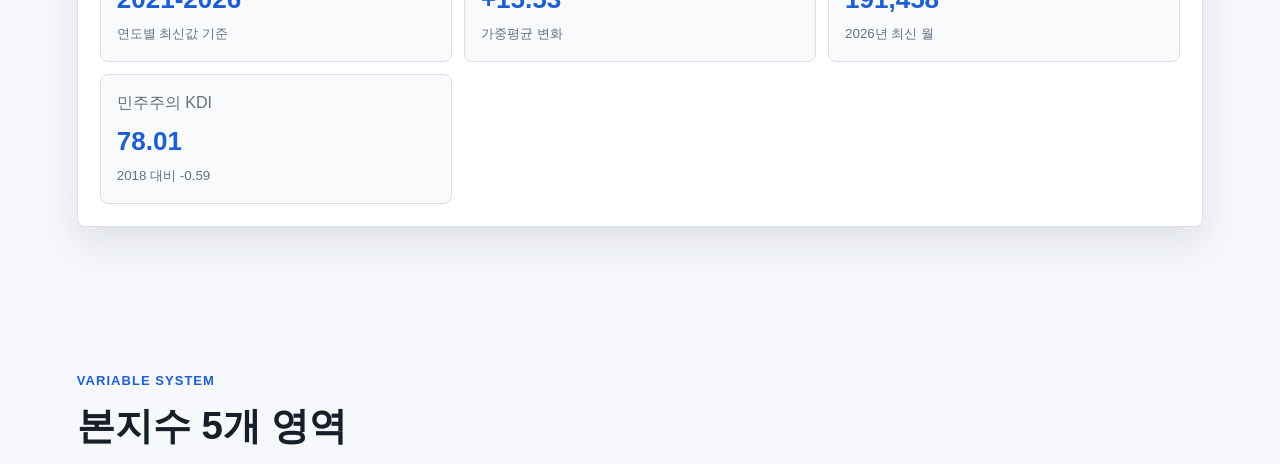
==== commit 6cd72e35: "Decouple K-Democracy from KCI navigation" ====
--- a/index.html
+++ b/index.html
@@ -19,7 +19,6 @@
       <a href="#dashboard">대시보드</a>
       <a href="#variables">변수</a>
       <a href="#media">외국 언론</a>
-      <a href="k-democracy.html">K민주주의</a>
       <a href="#method">산식</a>
       <a href="#pipeline">수집</a>
     </nav>
